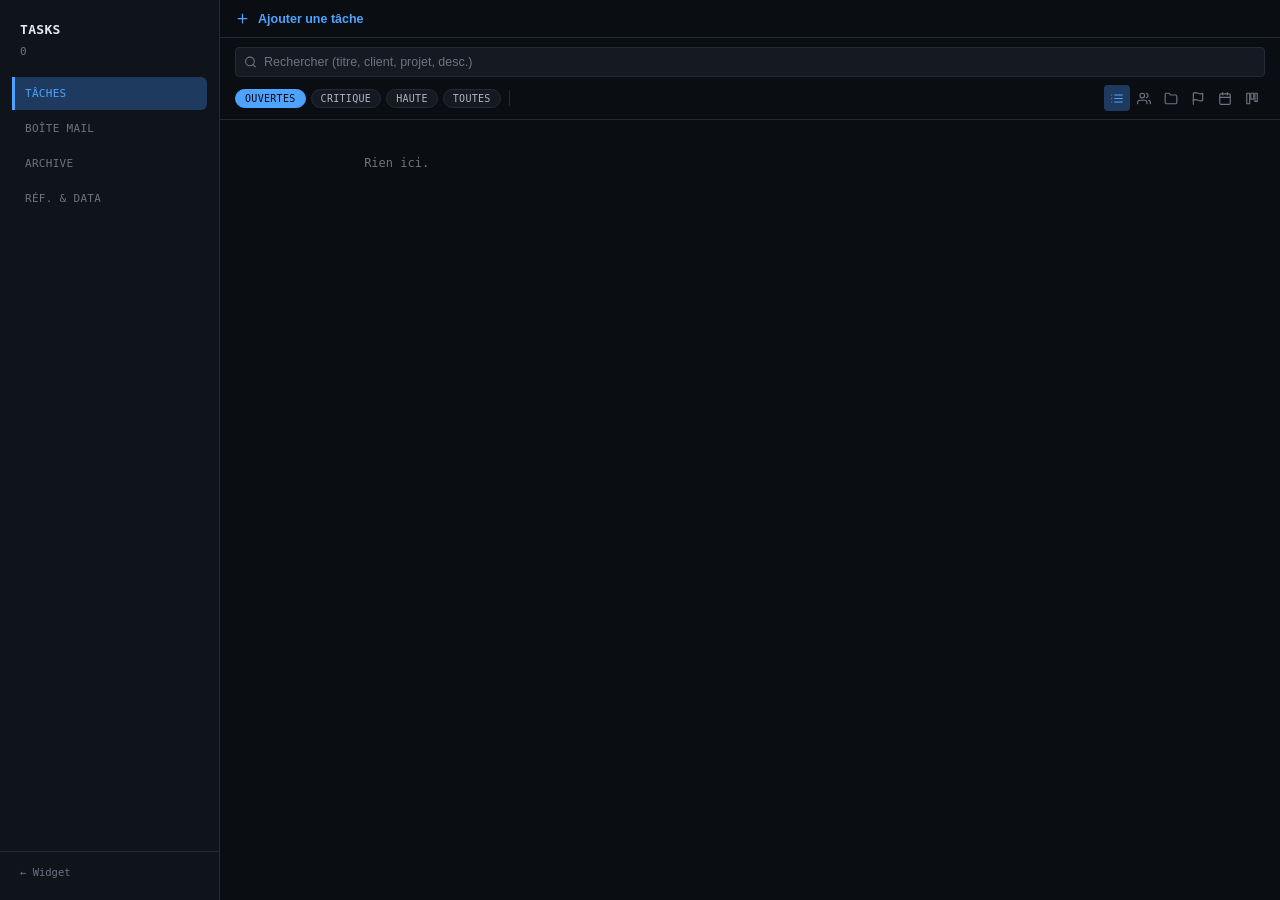
==== app.html @ 1db813c4 "Add files via upload" ====
<!DOCTYPE html>
<html lang="fr">
<head>
<meta charset="UTF-8">
<meta name="viewport" content="width=device-width, initial-scale=1.0">
<title>Todo</title>
<link rel="manifest" href="manifest.json">
<meta name="theme-color" content="#0A0D12">
<link rel="apple-touch-icon" href="icons/icon-192.png">
<meta name="apple-mobile-web-app-capable" content="yes">
<meta name="apple-mobile-web-app-status-bar-style" content="black-translucent">
<meta name="apple-mobile-web-app-title" content="Todo">
<style>
  :root{
    /* PowerKlock palette — dark Bloomberg */
    --bg:#0A0D12; --panel:#0F131A; --panel-2:#141922; --panel-3:#1A2029;
    --bd:#242B36; --bd-soft:#1C222B;
    --tx1:#E6EAF0; --tx2:#AEB6C2; --tx3:#6B7480;
    --accent:#4DA3FF; --accent-dim:#1E3A5F;
    --crit:#FF5470; --high:#FF9F43; --med:#4DA3FF; --low:#6B7480;
    --ok:#3DD68C; --purple:#B98AFF;
    --radius:4px;
    --font-ui: 'Inter', -apple-system, BlinkMacSystemFont, sans-serif;
    --font-mono: 'JetBrains Mono', ui-monospace, 'SF Mono', Menlo, monospace;
  }
  *{box-sizing:border-box;}
  body{ margin:0; min-height:100vh; font-family:var(--font-ui); background:var(--bg); color:var(--tx1); }

  .app-shell{ display:flex; min-height:100vh; }

  .app-sidebar{
    width:220px; flex-shrink:0; background:var(--panel); border-right:1px solid var(--bd);
    display:flex; flex-direction:column; padding:22px 0;
  }
  .app-sidebar-head{ padding:0 20px 18px; }
  .app-sidebar-head h1{ font-size:13px; font-weight:700; margin:0 0 4px; letter-spacing:.3px; font-family:var(--font-mono); color:var(--tx1); text-transform:uppercase; }
  .app-sidebar .head-stats{ font-family:var(--font-mono); font-size:11px; color:var(--tx3); }
  .app-sidebar-back{
    margin-top:auto; padding:12px 20px 0; font-family:var(--font-mono); font-size:10.5px; color:var(--tx3);
    text-decoration:none; border-top:1px solid var(--bd); padding-top:14px;
  }
  .app-sidebar-back:hover{ color:var(--accent); }

  #todo-panel{ display:flex; flex-direction:column; flex:1; min-width:0; max-height:100vh; }

  .panel-head{ display:none; }
  .icon-btn{ background:none; border:none; color:var(--tx3); cursor:pointer; padding:6px; display:flex; border-radius:var(--radius); }
  .icon-btn:hover{ color:var(--tx1); background:var(--panel-2); }
  .icon-btn.active-toggle{ color:var(--accent); }
  .icon-btn svg{ width:16px; height:16px; }

  .tabs{ display:flex; flex-direction:column; gap:2px; padding:0 12px; border-bottom:none; flex-shrink:0; }
  .tab{
    font-family:var(--font-mono); font-size:11px; color:var(--tx3); padding:10px 10px; cursor:pointer;
    border-bottom:none; border-left:3px solid transparent; border-radius:0 6px 6px 0; user-select:none;
    text-transform:uppercase; letter-spacing:.3px; display:flex; align-items:center;
  }
  .tab:hover{ color:var(--tx1); background:var(--panel-2); }
  .tab.active{ color:var(--accent); background:var(--accent-dim); border-left-color:var(--accent); }
  .tab-panel{ display:flex; flex-direction:column; min-height:0; flex:1; }
  .tab-panel.hidden{ display:none; }

  .add-trigger-row{ display:flex; align-items:center; gap:8px; padding:11px 15px; border-bottom:1px solid var(--bd); cursor:pointer; color:var(--accent); font-size:12.5px; font-weight:600; flex-shrink:0; }
  .add-trigger-row:hover{ background:var(--panel-2); }
  .add-trigger-row svg{ width:15px; height:15px; stroke:var(--accent); }

  #add-section{ padding:14px 15px; border-bottom:1px solid var(--bd); flex-shrink:0; display:none; flex-direction:column; gap:10px; }
  #add-section.open{ display:flex; }
  #add-section input, #add-section select, #add-section textarea{ width:100%; background:var(--panel-2); border:1px solid var(--bd); border-radius:var(--radius); color:var(--tx1); font-family:var(--font-ui); font-size:13px; padding:8px 10px; }
  #add-section textarea{ resize:vertical; min-height:44px; }
  #add-section input::placeholder, #add-section textarea::placeholder{ color:var(--tx3); }
  #add-section input:focus, #add-section select:focus, #add-section textarea:focus{ outline:none; border-color:var(--accent); }
  #f-title{ font-size:14px; }
  .form-row{ display:flex; gap:10px; }
  .form-row > *{ flex:1; min-width:0; }
  .field-label{ font-family:var(--font-mono); font-size:9.5px; color:var(--tx3); text-transform:uppercase; letter-spacing:.5px; margin-bottom:4px; display:block; }
  .input-with-dot{ position:relative; }
  .input-with-dot input{ padding-left:24px !important; }
  .color-dot{ position:absolute; left:9px; top:50%; transform:translateY(-50%); width:7px; height:7px; border-radius:50%; background:var(--bd); pointer-events:none; }
  .toggle-link{ font-family:var(--font-mono); font-size:10.5px; color:var(--tx3); cursor:pointer; text-decoration:underline; align-self:flex-start; }
  .toggle-link:hover{ color:var(--accent); }
  #reminder-row, #recur-row{ display:none; flex-direction:column; gap:8px; padding:10px; background:var(--panel-2); border:1px solid var(--bd); border-radius:var(--radius); }
  .form-btn-row{ display:flex; gap:8px; margin-top:2px; }
  #cancel-task{ background:var(--panel-2); border:1px solid var(--bd); color:var(--tx2); border-radius:var(--radius); padding:9px; font-size:13px; cursor:pointer; flex:1; }
  #cancel-task:hover{ color:var(--tx1); border-color:var(--tx3); }
  #submit-task{ background:var(--accent); color:#04070C; border:none; border-radius:var(--radius); padding:9px; font-size:13px; font-weight:700; cursor:pointer; flex:2; }
  #submit-task:hover{ opacity:.9; }

  /* toolbar: search + filters + views */
  .search-row{ padding:9px 15px 0; flex-shrink:0; }
  .search-box{ position:relative; }
  .search-box svg{ position:absolute; left:9px; top:50%; transform:translateY(-50%); width:13px; height:13px; color:var(--tx3); }
  #search-input{ width:100%; background:var(--panel-2); border:1px solid var(--bd); border-radius:var(--radius); color:var(--tx1); font-family:var(--font-ui); font-size:12.5px; padding:7px 10px 7px 28px; }
  #search-input::placeholder{ color:var(--tx3); }
  #search-input:focus{ outline:none; border-color:var(--accent); }
  #search-clear{ position:absolute; right:6px; top:50%; transform:translateY(-50%); background:none; border:none; color:var(--tx3); cursor:pointer; padding:3px; display:none; }
  #search-clear.show{ display:flex; }
  #search-clear svg{ position:static; transform:none; width:12px; height:12px; }

  .toolbar{ display:flex; align-items:center; gap:8px; padding:8px 15px; border-bottom:1px solid var(--bd); flex-shrink:0; overflow-x:auto; }
  .filter-chips{ display:flex; gap:5px; flex-shrink:0; }
  .filter-chip{ font-family:var(--font-mono); font-size:10px; color:var(--tx2); background:var(--panel-2); border:1px solid var(--bd); border-radius:11px; padding:3px 9px; cursor:pointer; white-space:nowrap; user-select:none; text-transform:uppercase; letter-spacing:.3px; }
  .filter-chip.active{ color:#04070C; background:var(--accent); border-color:var(--accent); }
  .toolbar-divider{ width:1px; height:16px; background:var(--bd); flex-shrink:0; }
  .view-icons{ display:flex; gap:1px; margin-left:auto; flex-shrink:0; }
  .view-icon-btn{ width:26px; height:26px; display:flex; align-items:center; justify-content:center; background:none; border:none; border-radius:4px; color:var(--tx3); cursor:pointer; flex-shrink:0; }
  .view-icon-btn:hover{ color:var(--tx1); background:var(--panel-2); }
  .view-icon-btn.active{ color:var(--accent); background:var(--accent-dim); }
  .view-icon-btn svg{ width:15px; height:15px; }

  #task-list{ overflow-y:auto; flex:1; }
  #task-list::-webkit-scrollbar{ width:7px; }
  #task-list::-webkit-scrollbar-thumb{ background:var(--bd); border-radius:3px; }

  .group-header{ padding:12px 15px 5px; font-family:var(--font-mono); font-size:10px; font-weight:700; color:var(--tx3); text-transform:uppercase; letter-spacing:.5px; display:flex; align-items:center; gap:7px; }
  .group-count{ color:var(--tx3); font-weight:400; }

  .task{ display:flex; align-items:center; gap:10px; padding:0 14px; height:40px; border-bottom:1px solid var(--bd-soft); }
  .task:hover{ background:var(--panel-2); }
  .task:hover .task-actions-compact{ opacity:1; }
  .task.selected{ background:var(--panel-2); box-shadow:inset 2px 0 0 var(--accent); }
  .task.editing{ height:auto; padding:0; background:var(--panel-2); }

  .task-check{ width:16px; height:16px; border:2px solid var(--bd); border-radius:50%; flex-shrink:0; cursor:pointer; display:flex; align-items:center; justify-content:center; }
  .task-check:hover{ background:rgba(255,255,255,.05); }
  .task-check svg{ width:8px; height:8px; stroke:#04070C; display:none; }

  .task-title-compact{ flex:1; min-width:0; font-size:13px; color:var(--tx1); overflow:hidden; text-overflow:ellipsis; white-space:nowrap; cursor:text; }
  .task-title-compact .subtask-badge{ font-family:var(--font-mono); font-size:10px; color:var(--tx3); margin-left:7px; }

  .task-meta-compact{ display:flex; align-items:center; gap:8px; flex-shrink:0; }
  .meta-dot{ width:9px; height:9px; border-radius:50%; flex-shrink:0; }
  .meta-dot.square{ border-radius:2px; }
  .meta-date-compact{ font-family:var(--font-mono); font-size:10.5px; color:var(--tx2); white-space:nowrap; }
  .meta-date-compact.overdue{ color:var(--crit); font-weight:600; }
  .meta-date-compact.soon{ color:var(--high); font-weight:600; }
  .meta-icon{ width:12px; height:12px; color:var(--tx3); flex-shrink:0; }
  .recur-icon{ width:11px; height:11px; color:var(--purple); flex-shrink:0; }

  .task-actions-compact{ display:flex; gap:1px; flex-shrink:0; opacity:0; transition:opacity .1s ease; }
  .task-actions-compact button{ background:none; border:none; color:var(--tx3); cursor:pointer; padding:4px; display:flex; }
  .task-actions-compact button:hover{ color:var(--accent); }
  .task-actions-compact svg{ width:13px; height:13px; }
  .task-actions-compact .del-btn:hover{ color:var(--crit); }

  /* inline edit */
  .edit-form{ display:flex; flex-direction:column; gap:8px; padding:12px 14px; width:100%; }
  .edit-form input, .edit-form select, .edit-form textarea{ width:100%; background:var(--panel); border:1px solid var(--bd); border-radius:var(--radius); color:var(--tx1); font-family:var(--font-ui); font-size:12.5px; padding:6px 8px; }
  .edit-form textarea{ resize:vertical; min-height:36px; }
  .edit-form input:focus, .edit-form select:focus, .edit-form textarea:focus{ outline:none; border-color:var(--accent); }
  .edit-btn-row{ display:flex; gap:6px; }
  .edit-btn-row button{ border-radius:var(--radius); padding:6px 10px; font-size:12px; cursor:pointer; border:none; }
  .edit-save{ background:var(--accent); color:#04070C; font-weight:600; flex:1; }
  .edit-cancel{ background:var(--panel); border:1px solid var(--bd) !important; color:var(--tx2); }
  .subtasks-edit{ display:flex; flex-direction:column; gap:5px; }
  .subtask-edit-row{ display:flex; align-items:center; gap:6px; }
  .subtask-edit-row input[type=text]{ flex:1; }
  .subtask-edit-row .st-check{ width:15px; height:15px; border:1.5px solid var(--bd); border-radius:3px; flex-shrink:0; cursor:pointer; display:flex; align-items:center; justify-content:center; }
  .subtask-edit-row .st-check.on{ background:var(--ok); border-color:var(--ok); }
  .subtask-edit-row .st-check svg{ width:9px; height:9px; stroke:#04070C; display:none; }
  .subtask-edit-row .st-check.on svg{ display:block; }
  .subtask-edit-row .st-del{ background:none; border:none; color:var(--tx3); cursor:pointer; padding:2px; display:flex; }
  .subtask-edit-row .st-del:hover{ color:var(--crit); }
  .add-subtask-btn{ font-family:var(--font-mono); font-size:10.5px; color:var(--accent); cursor:pointer; align-self:flex-start; background:none; border:none; padding:2px 0; }

  .empty-state{ padding:36px 20px; text-align:center; color:var(--tx3); font-size:12px; font-family:var(--font-mono); }

  #task-list.view-bloc{ display:flex; flex-direction:row; align-items:stretch; overflow-x:auto; }
  .kanban-col{ min-width:190px; max-width:190px; display:flex; flex-direction:column; border-right:1px solid var(--bd); flex-shrink:0; }
  .kanban-col{ min-width:280px; max-width:340px; }
  .kanban-col-header{ padding:10px 12px; font-family:var(--font-mono); font-size:10.5px; font-weight:700; border-bottom:1px solid var(--bd); background:var(--panel-2); position:sticky; top:0; text-transform:uppercase; letter-spacing:.3px; }
  .kanban-col-body{ overflow-y:auto; flex:1; min-height:80px; }
  .kanban-col .task-title-compact{ font-size:12.5px; }

  #task-list:not(.view-bloc){ display:grid; grid-template-columns:repeat(auto-fill, minmax(340px, 1fr)); gap:0; align-content:start; }
  .group-header{ grid-column:1 / -1; }

  #tab-lists{ padding:15px; overflow-y:auto; gap:22px; }
  .list-manager h2{ font-family:var(--font-mono); font-size:11px; font-weight:700; margin:0 0 4px; color:var(--tx1); text-transform:uppercase; letter-spacing:.4px; }
  .list-manager .list-hint{ font-size:11px; color:var(--tx3); margin:0 0 10px; }
  .chip-row{ display:flex; flex-wrap:wrap; gap:7px; margin-bottom:10px; }
  .manage-chip{ display:inline-flex; align-items:center; gap:6px; border-radius:10px; padding:4px 6px 4px 10px; font-size:12px; font-family:var(--font-mono); }
  .manage-chip .chip-count{ opacity:.6; font-size:10px; }
  .manage-chip button{ background:none; border:none; color:inherit; opacity:.55; cursor:pointer; padding:2px; display:flex; }
  .manage-chip button:hover{ opacity:1; }
  .manage-chip svg{ width:11px; height:11px; }
  .add-item-row{ display:flex; gap:8px; }
  .add-item-row input{ flex:1; min-width:0; background:var(--panel-2); border:1px solid var(--bd); border-radius:var(--radius); color:var(--tx1); font-size:12.5px; padding:7px 10px; }
  .add-item-row input:focus{ outline:none; border-color:var(--accent); }
  .add-item-row button{ background:var(--panel-2); border:1px solid var(--bd); border-radius:var(--radius); color:var(--tx1); font-size:12px; padding:7px 12px; cursor:pointer; flex-shrink:0; }
  .add-item-row button:hover{ border-color:var(--accent); color:var(--accent); }
  .list-empty{ font-size:11.5px; color:var(--tx3); margin-bottom:10px; }
  .data-actions{ display:flex; gap:8px; margin-top:4px; }
  .data-btn{ flex:1; background:var(--panel-2); border:1px solid var(--bd); border-radius:var(--radius); color:var(--tx2); font-size:11.5px; padding:8px; cursor:pointer; display:flex; align-items:center; justify-content:center; gap:6px; }
  .data-btn:hover{ border-color:var(--accent); color:var(--accent); }
  .data-btn svg{ width:13px; height:13px; }

  #tab-archive{ overflow-y:auto; }
  .archive-date-compact{ font-family:var(--font-mono); font-size:10px; color:var(--tx3); white-space:nowrap; flex-shrink:0; }

  .tab-badge{ display:inline-flex; align-items:center; justify-content:center; min-width:15px; height:15px; padding:0 4px; margin-left:5px; border-radius:8px; background:var(--accent); color:#04070C; font-family:var(--font-mono); font-size:9px; font-weight:700; }
  .tab-badge:empty{ display:none; }
  #tab-inbox{ overflow-y:auto; }
  .inbox-toolbar{ display:flex; align-items:center; justify-content:space-between; padding:10px 15px; border-bottom:1px solid var(--bd); flex-shrink:0; }
  .inbox-hint{ font-family:var(--font-mono); font-size:10.5px; color:var(--tx3); }
  .inbox-item{ padding:12px 15px; border-bottom:1px solid var(--bd-soft); }
  .inbox-item-title{ font-size:13px; color:var(--tx1); margin-bottom:3px; }
  .inbox-item-sender{ font-family:var(--font-mono); font-size:10.5px; color:var(--tx3); margin-bottom:6px; }
  .inbox-item-desc{ font-size:11.5px; color:var(--tx2); line-height:1.45; margin-bottom:9px; white-space:pre-wrap; overflow:hidden; display:-webkit-box; -webkit-line-clamp:3; -webkit-box-orient:vertical; }
  .inbox-item-actions{ display:flex; gap:7px; align-items:center; }
  .inbox-import-btn{ background:var(--accent); color:#04070C; border:none; border-radius:var(--radius); padding:6px 12px; font-size:11.5px; font-weight:700; cursor:pointer; }
  .inbox-import-btn:hover{ opacity:.9; }
  .inbox-ignore-btn{ background:none; border:1px solid var(--bd); color:var(--tx3); border-radius:var(--radius); padding:6px 12px; font-size:11.5px; cursor:pointer; }
  .inbox-ignore-btn:hover{ color:var(--tx1); border-color:var(--tx3); }
  .inbox-item-link{ margin-left:auto; color:var(--accent); font-size:11px; text-decoration:none; }
  .inbox-item-link:hover{ text-decoration:underline; }

  #snooze-popover{ position:fixed; display:none; flex-direction:column; gap:2px; background:var(--panel-3); border:1px solid var(--bd); border-radius:var(--radius); box-shadow:0 8px 24px rgba(0,0,0,.6); padding:6px; z-index:10000; width:150px; }
  #snooze-popover button{ background:none; border:none; color:var(--tx1); font-size:12px; text-align:left; padding:7px 8px; border-radius:2px; cursor:pointer; }
  #snooze-popover button:hover{ background:var(--panel); color:var(--accent); }
  .snooze-date-row{ display:flex; gap:4px; padding:4px 2px 2px; border-top:1px solid var(--bd); margin-top:2px; }
  #snooze-date-input{ flex:1; min-width:0; background:var(--panel); border:1px solid var(--bd); border-radius:2px; color:var(--tx1); font-size:11px; padding:4px; }
  #snooze-date-apply{ background:var(--accent) !important; color:#04070C !important; padding:4px 8px !important; flex-shrink:0; font-weight:600; }
</style>
</head>
<body>

<div class="app-shell">
  <nav class="app-sidebar">
    <div class="app-sidebar-head">
      <h1>Tasks</h1>
      <span class="head-stats" id="head-stats">0</span>
    </div>

    <div class="tabs">
      <span class="tab active" data-tab="tasks">Tâches</span>
      <span class="tab" data-tab="inbox">Boîte mail<span class="tab-badge" id="inbox-badge"></span></span>
      <span class="tab" data-tab="archive">Archive</span>
      <span class="tab" data-tab="lists">Réf. &amp; data</span>
    </div>

    <a href="index.html" class="app-sidebar-back">← Widget</a>
  </nav>

<div id="todo-panel">
  <div class="tab-panel" id="tab-tasks">
    <div class="add-trigger-row" id="add-trigger-row">
      <svg viewBox="0 0 24 24" fill="none" stroke-width="2" stroke-linecap="round" stroke-linejoin="round"><path d="M12 5v14M5 12h14"/></svg>
      <span>Ajouter une tâche</span>
    </div>
    <div id="add-section">
      <div>
        <span class="field-label">Tâche</span>
        <input type="text" id="f-title" placeholder="Intitulé de la tâche">
      </div>
      <div>
        <span class="field-label">Description</span>
        <textarea id="f-description" rows="2" placeholder="Détails, contexte..."></textarea>
      </div>
      <div class="form-row">
        <div>
          <span class="field-label">Client</span>
          <div class="input-with-dot"><span class="color-dot" id="client-dot"></span><input type="text" id="f-client" list="client-datalist" placeholder="Client" autocomplete="off"></div>
          <datalist id="client-datalist"></datalist>
        </div>
        <div>
          <span class="field-label">Projet</span>
          <div class="input-with-dot"><span class="color-dot" id="project-dot"></span><input type="text" id="f-project" list="project-datalist" placeholder="Projet" autocomplete="off"></div>
          <datalist id="project-datalist"></datalist>
        </div>
      </div>
      <div class="form-row">
        <div><span class="field-label">Deadline</span><input type="date" id="f-due"></div>
        <div><span class="field-label">Statut</span>
          <select id="f-status"><option value="a_faire" selected>À faire</option><option value="en_cours">En cours</option><option value="en_attente">En attente</option></select>
        </div>
      </div>
      <div class="form-row">
        <div><span class="field-label">Urgence</span>
          <select id="f-urgency"><option value="basse">Basse</option><option value="moyenne" selected>Moyenne</option><option value="haute">Haute</option><option value="critique">Critique</option></select>
        </div>
        <div><span class="field-label">Mail</span><input type="url" id="f-link" placeholder="https://..."></div>
      </div>
      <span class="toggle-link" id="reminder-toggle">+ rappel</span>
      <div id="reminder-row"><div><span class="field-label">Rappel</span><input type="datetime-local" id="f-reminder"></div></div>
      <span class="toggle-link" id="recur-toggle">+ récurrence</span>
      <div id="recur-row">
        <div><span class="field-label">Fréquence</span>
          <select id="f-recur-freq"><option value="quotidien">Quotidienne</option><option value="hebdo" selected>Hebdomadaire</option><option value="mensuel">Mensuelle</option></select>
        </div>
        <div class="form-row">
          <div><span class="field-label">Prochaine</span><input type="date" id="f-recur-start"></div>
          <div><span class="field-label">Jusqu'au (option.)</span><input type="date" id="f-recur-end"></div>
        </div>
        <span style="font-size:10px; color:var(--tx3);">La tâche réapparaît à la fréquence choisie quand tu la valides. "Jusqu'au" borne la série (vide = sans fin).</span>
      </div>
      <div class="form-btn-row">
        <button id="cancel-task" type="button">Annuler</button>
        <button id="submit-task" type="button">Ajouter</button>
      </div>
    </div>

    <div class="search-row">
      <div class="search-box">
        <svg viewBox="0 0 24 24" fill="none" stroke="currentColor" stroke-width="2" stroke-linecap="round" stroke-linejoin="round"><circle cx="11" cy="11" r="8"/><path d="M21 21l-4.35-4.35"/></svg>
        <input type="text" id="search-input" placeholder="Rechercher (titre, client, projet, desc.)">
        <button id="search-clear"><svg viewBox="0 0 24 24" fill="none" stroke="currentColor" stroke-width="2" stroke-linecap="round"><path d="M18 6L6 18M6 6l12 12"/></svg></button>
      </div>
    </div>

    <div class="toolbar">
      <div class="filter-chips" id="filters">
        <span class="filter-chip active" data-filter="ouvertes">Ouvertes</span>
        <span class="filter-chip" data-filter="critique">Critique</span>
        <span class="filter-chip" data-filter="haute">Haute</span>
        <span class="filter-chip" data-filter="toutes">Toutes</span>
      </div>
      <div class="toolbar-divider"></div>
      <div class="view-icons" id="view-switch">
        <button class="view-icon-btn active" data-view="liste" title="Liste"><svg viewBox="0 0 24 24" fill="none" stroke="currentColor" stroke-width="2" stroke-linecap="round" stroke-linejoin="round"><line x1="8" y1="6" x2="21" y2="6"/><line x1="8" y1="12" x2="21" y2="12"/><line x1="8" y1="18" x2="21" y2="18"/><line x1="3" y1="6" x2="3.01" y2="6"/><line x1="3" y1="12" x2="3.01" y2="12"/><line x1="3" y1="18" x2="3.01" y2="18"/></svg></button>
        <button class="view-icon-btn" data-view="client" title="Par client"><svg viewBox="0 0 24 24" fill="none" stroke="currentColor" stroke-width="2" stroke-linecap="round" stroke-linejoin="round"><path d="M17 21v-2a4 4 0 0 0-4-4H5a4 4 0 0 0-4 4v2"/><circle cx="9" cy="7" r="4"/><path d="M23 21v-2a4 4 0 0 0-3-3.87"/><path d="M16 3.13a4 4 0 0 1 0 7.75"/></svg></button>
        <button class="view-icon-btn" data-view="projet" title="Par projet"><svg viewBox="0 0 24 24" fill="none" stroke="currentColor" stroke-width="2" stroke-linecap="round" stroke-linejoin="round"><path d="M22 19a2 2 0 0 1-2 2H4a2 2 0 0 1-2-2V5a2 2 0 0 1 2-2h5l2 3h9a2 2 0 0 1 2 2z"/></svg></button>
        <button class="view-icon-btn" data-view="urgence" title="Par urgence"><svg viewBox="0 0 24 24" fill="none" stroke="currentColor" stroke-width="2" stroke-linecap="round" stroke-linejoin="round"><path d="M4 15s1-1 4-1 5 2 8 2 4-1 4-1V3s-1 1-4 1-5-2-8-2-4 1-4 1z"/><line x1="4" y1="22" x2="4" y2="15"/></svg></button>
        <button class="view-icon-btn" data-view="date" title="Par date"><svg viewBox="0 0 24 24" fill="none" stroke="currentColor" stroke-width="2" stroke-linecap="round" stroke-linejoin="round"><rect x="3" y="4" width="18" height="18" rx="2"/><line x1="16" y1="2" x2="16" y2="6"/><line x1="8" y1="2" x2="8" y2="6"/><line x1="3" y1="10" x2="21" y2="10"/></svg></button>
        <button class="view-icon-btn" data-view="bloc" title="En bloc"><svg viewBox="0 0 24 24" fill="none" stroke="currentColor" stroke-width="2" stroke-linecap="round" stroke-linejoin="round"><rect x="3" y="3" width="5" height="18"/><rect x="10" y="3" width="5" height="10"/><rect x="17" y="3" width="4" height="14"/></svg></button>
      </div>
    </div>

    <div id="task-list"></div>
  </div>

  <div class="tab-panel hidden" id="tab-inbox">
    <div class="inbox-toolbar">
      <span class="inbox-hint" id="inbox-hint">Boîte mail — tâches en attente d'import</span>
      <button class="icon-btn" id="inbox-refresh" title="Actualiser">
        <svg viewBox="0 0 24 24" fill="none" stroke="currentColor" stroke-width="2" stroke-linecap="round" stroke-linejoin="round"><path d="M23 4v6h-6"/><path d="M1 20v-6h6"/><path d="M3.51 9a9 9 0 0 1 14.85-3.36L23 10M1 14l4.64 4.36A9 9 0 0 0 20.49 15"/></svg>
      </button>
    </div>
    <div id="inbox-list"></div>
  </div>

  <div class="tab-panel hidden" id="tab-archive"></div>

  <div class="tab-panel hidden" id="tab-lists">
    <div class="list-manager">
      <h2>Clients</h2>
      <p class="list-hint">Prélistés ici, disponibles en suggestion dans le formulaire.</p>
      <div class="chip-row" id="client-chip-row"></div>
      <div class="add-item-row"><input type="text" id="new-client-input" placeholder="Nouveau client"><button id="add-client-btn">Ajouter</button></div>
    </div>
    <div class="list-manager" style="margin-top:22px;">
      <h2>Projets</h2>
      <p class="list-hint">Idem, à préparer à l'avance ou au fil de l'eau.</p>
      <div class="chip-row" id="project-chip-row"></div>
      <div class="add-item-row"><input type="text" id="new-project-input" placeholder="Nouveau projet"><button id="add-project-btn">Ajouter</button></div>
    </div>
    <div class="list-manager" id="install-section" style="margin-top:22px; display:none;">
      <h2>Application</h2>
      <p class="list-hint">Installe la page comme application (icône, plein écran, hors-ligne).</p>
      <button class="data-btn" id="install-btn" style="width:100%;"><svg viewBox="0 0 24 24" fill="none" stroke="currentColor" stroke-width="2" stroke-linecap="round" stroke-linejoin="round"><rect x="5" y="2" width="14" height="20" rx="2"/><line x1="12" y1="18" x2="12.01" y2="18"/></svg>Installer l'app</button>
    </div>
    <div class="list-manager" style="margin-top:22px;">
      <h2>Sauvegarde</h2>
      <p class="list-hint">Les données vivent dans ce navigateur. Exporte régulièrement pour ne rien perdre.</p>
      <div class="data-actions">
        <button class="data-btn" id="export-btn"><svg viewBox="0 0 24 24" fill="none" stroke="currentColor" stroke-width="2" stroke-linecap="round" stroke-linejoin="round"><path d="M21 15v4a2 2 0 0 1-2 2H5a2 2 0 0 1-2-2v-4"/><polyline points="7 10 12 15 17 10"/><line x1="12" y1="15" x2="12" y2="3"/></svg>Exporter JSON</button>
        <button class="data-btn" id="import-btn"><svg viewBox="0 0 24 24" fill="none" stroke="currentColor" stroke-width="2" stroke-linecap="round" stroke-linejoin="round"><path d="M21 15v4a2 2 0 0 1-2 2H5a2 2 0 0 1-2-2v-4"/><polyline points="17 8 12 3 7 8"/><line x1="12" y1="3" x2="12" y2="15"/></svg>Importer JSON</button>
      </div>
      <input type="file" id="import-file" accept="application/json" style="display:none;">
    </div>
  </div>
</div>
</div>

<div id="snooze-popover">
  <button data-days="1">+1 jour</button>
  <button data-days="3">+3 jours</button>
  <button data-days="7">+1 semaine</button>
  <div class="snooze-date-row"><input type="date" id="snooze-date-input"><button id="snooze-date-apply">OK</button></div>
</div>

<script>
  // Storage polyfill: uses window.storage if running inside a Claude artifact preview,
  // otherwise falls back to plain localStorage (GitHub Pages, local file, any browser).
  if(!window.storage){
    window.storage = {
      async get(key){ try{ const v=localStorage.getItem('todo_'+key); return v!==null?{key,value:v,shared:false}:null; }catch(e){ return null; } },
      async set(key,value){ try{ localStorage.setItem('todo_'+key,value); return {key,value,shared:false}; }catch(e){ return null; } },
      async delete(key){ try{ localStorage.removeItem('todo_'+key); return {key,deleted:true,shared:false}; }catch(e){ return null; } },
      async list(prefix){ try{ prefix=prefix||''; const keys=Object.keys(localStorage).filter(k=>k.startsWith('todo_'+prefix)).map(k=>k.slice(5)); return {keys,shared:false}; }catch(e){ return null; } }
    };
  }
</script>
<script>
(function(){
  const $ = id => document.getElementById(id);
  const taskList=$('task-list'), badge=$('todo-badge'), headStats=$('head-stats');
  const filters=$('filters'), viewSwitch=$('view-switch'), snoozePopover=$('snooze-popover');
  const reminderToggle=$('reminder-toggle'), reminderRow=$('reminder-row'), recurToggle=$('recur-toggle'), recurRow=$('recur-row');
  const clientInput=$('f-client'), projectInput=$('f-project'), clientDot=$('client-dot'), projectDot=$('project-dot');
  const clientDatalist=$('client-datalist'), projectDatalist=$('project-datalist');
  const tabs=document.querySelectorAll('.tab'), tabTasks=$('tab-tasks'), tabInbox=$('tab-inbox'), tabArchive=$('tab-archive'), tabLists=$('tab-lists');
  const clientChipRow=$('client-chip-row'), projectChipRow=$('project-chip-row');
  const addSection=$('add-section'), addTriggerRow=$('add-trigger-row'), cancelTaskBtn=$('cancel-task');
  const searchInput=$('search-input'), searchClear=$('search-clear');

  const URGENCY_RANK={critique:0,haute:1,moyenne:2,basse:3};
  const URGENCY_ORDER=['critique','haute','moyenne','basse'];
  const URGENCY_META={critique:{label:'Critique',color:'#FF5470'},haute:{label:'Haute',color:'#FF9F43'},moyenne:{label:'Moyenne',color:'#4DA3FF'},basse:{label:'Basse',color:'#6B7480'}};
  const STATUS_META={a_faire:{label:'À faire',color:'#6B7480'},en_cours:{label:'En cours',color:'#4DA3FF'},en_attente:{label:'En attente',color:'#B98AFF'}};
  const STATUS_CYCLE=['a_faire','en_cours','en_attente'];
  const CLIENT_PALETTE=['#4DA3FF','#B98AFF','#3DD68C','#FF9F43','#5FC9D1','#F5D76E','#FF7AA8','#7FB2FF'];
  const PROJECT_PALETTE=['#3DD68C','#5FC9D1','#B98AFF','#4DA3FF','#F5D76E','#8CC152','#FF9F43','#7AD9C9'];

  let tasks=[], clientsList=[], projectsList=[];
  let currentFilter='ouvertes', currentView='liste', searchQuery='';
  let notifiedIds=new Set(), selectedTaskId=null, currentSnoozeId=null, editingId=null;

  const TASKS_KEY='todo-widget-tasks', CLIENTS_KEY='todo-widget-clients', PROJECTS_KEY='todo-widget-projects';

  async function loadAll(){
    try{ const r=await window.storage.get(TASKS_KEY,false); tasks=r&&r.value?JSON.parse(r.value):[]; }catch(e){ tasks=[]; }
    try{ const r=await window.storage.get(CLIENTS_KEY,false); clientsList=r&&r.value?JSON.parse(r.value):[]; }catch(e){ clientsList=[]; }
    try{ const r=await window.storage.get(PROJECTS_KEY,false); projectsList=r&&r.value?JSON.parse(r.value):[]; }catch(e){ projectsList=[]; }
    let seeded=false;
    tasks.forEach(t=>{
      if(t.status==='termine'&&t.archived===undefined){ t.archived=true; t.archivedAt=t.archivedAt||Date.now(); t.status='a_faire'; seeded=true; }
      if(t.archived===undefined){ t.archived=false; seeded=true; }
      if(t.subtasks===undefined){ t.subtasks=[]; seeded=true; }
      if(t.recur===undefined){ t.recur=null; seeded=true; }
      if(t.client&&!clientsList.includes(t.client)){ clientsList.push(t.client); seeded=true; }
      if(t.project&&!projectsList.includes(t.project)){ projectsList.push(t.project); seeded=true; }
    });
    if(seeded){ saveTasks(); saveClients(); saveProjects(); }
    render(); renderArchive(); renderLists();
    await loadSeenIds();
    fetchInbox();
    setInterval(fetchInbox, 5 * 60 * 1000);
  }
  async function saveTasks(){ try{ await window.storage.set(TASKS_KEY,JSON.stringify(tasks),false); }catch(e){ console.error(e); } }
  async function saveClients(){ try{ await window.storage.set(CLIENTS_KEY,JSON.stringify(clientsList),false); }catch(e){ console.error(e); } }
  async function saveProjects(){ try{ await window.storage.set(PROJECTS_KEY,JSON.stringify(projectsList),false); }catch(e){ console.error(e); } }

  function escapeHtml(s){ const d=document.createElement('div'); d.textContent=s; return d.innerHTML; }
  function toISO(d){ return d.getFullYear()+'-'+String(d.getMonth()+1).padStart(2,'0')+'-'+String(d.getDate()).padStart(2,'0'); }
  function hashColor(name,pal){ if(!name)return null; let h=0; for(let i=0;i<name.length;i++){h=(h*31+name.charCodeAt(i))>>>0;} return pal[h%pal.length]; }
  const clientColor=n=>hashColor(n,CLIENT_PALETTE);
  const projectColor=n=>hashColor(n,PROJECT_PALETTE);
  function fmtDateShort(d){ if(!d)return null; const dt=new Date(d+'T00:00:00'); return dt.toLocaleDateString('fr-FR',{day:'2-digit',month:'2-digit'}); }
  function fmtDateTime(ts){ const dt=new Date(ts); return dt.toLocaleDateString('fr-FR',{day:'2-digit',month:'2-digit',year:'2-digit'})+' '+dt.toLocaleTimeString('fr-FR',{hour:'2-digit',minute:'2-digit'}); }
  function dueStatus(due){ if(!due)return ''; const t=new Date();t.setHours(0,0,0,0); const d=new Date(due+'T00:00:00'); const diff=Math.round((d-t)/86400000); if(diff<0)return 'overdue'; if(diff<=2)return 'soon'; return ''; }

  function activeTasks(){ return tasks.filter(t=>!t.archived); }
  function matchesSearch(t){
    if(!searchQuery) return true;
    const q=searchQuery.toLowerCase();
    return [t.title,t.description,t.client,t.project].some(v=>v&&v.toLowerCase().includes(q))
      || (t.subtasks||[]).some(st=>st.text&&st.text.toLowerCase().includes(q));
  }
  function sortedTasks(list){
    return [...list].sort((a,b)=>{
      const ra=URGENCY_RANK[a.urgency]??4, rb=URGENCY_RANK[b.urgency]??4;
      if(ra!==rb)return ra-rb;
      const da=a.due?new Date(a.due).getTime():Infinity, db=b.due?new Date(b.due).getTime():Infinity;
      return da-db;
    });
  }
  function filteredTasks(){
    let list=activeTasks().filter(matchesSearch);
    if(currentFilter==='critique') list=list.filter(t=>t.urgency==='critique');
    else if(currentFilter==='haute') list=list.filter(t=>t.urgency==='haute'||t.urgency==='critique');
    return sortedTasks(list);
  }
  function listForCurrentView(){
    if(currentView==='bloc'){
      let list=activeTasks().filter(matchesSearch);
      if(currentFilter==='critique') list=list.filter(t=>t.urgency==='critique');
      else if(currentFilter==='haute') list=list.filter(t=>t.urgency==='haute'||t.urgency==='critique');
      return sortedTasks(list);
    }
    return filteredTasks();
  }
  function refreshDatalists(){
    clientDatalist.innerHTML=clientsList.slice().sort().map(c=>'<option value="'+escapeHtml(c)+'">').join('');
    projectDatalist.innerHTML=projectsList.slice().sort().map(p=>'<option value="'+escapeHtml(p)+'">').join('');
  }

  function makeDot(hex,label,shape){ const d=document.createElement('span'); d.className='meta-dot'+(shape==='square'?' square':''); d.style.background=hex; d.title=label; return d; }

  function buildTaskRow(t){
    if(t.id===editingId) return buildEditRow(t);
    const row=document.createElement('div');
    row.className='task'+(t.id===selectedTaskId?' selected':'');
    row.dataset.id=t.id;
    if(t.description) row.title=t.description;

    const uColor=(URGENCY_META[t.urgency]||URGENCY_META.moyenne).color;
    const check=document.createElement('div');
    check.className='task-check'; check.style.borderColor=uColor; check.title='Valider';
    check.innerHTML='<svg viewBox="0 0 24 24" fill="none" stroke-width="3" stroke-linecap="round" stroke-linejoin="round"><path d="M20 6L9 17l-5-5"/></svg>';
    check.onclick=e=>{ e.stopPropagation(); validateTask(t.id); };
    row.appendChild(check);

    const title=document.createElement('div');
    title.className='task-title-compact';
    title.textContent=t.title;
    const nSub=(t.subtasks||[]).length;
    if(nSub){ const done=t.subtasks.filter(s=>s.done).length; const b=document.createElement('span'); b.className='subtask-badge'; b.textContent='☑ '+done+'/'+nSub; title.appendChild(b); }
    title.onclick=()=>openEdit(t.id);
    row.appendChild(title);

    const meta=document.createElement('div'); meta.className='task-meta-compact';
    if(t.recur){ const r=document.createElement('span'); r.title='Récurrente'; r.innerHTML='<svg class="recur-icon" viewBox="0 0 24 24" fill="none" stroke="currentColor" stroke-width="2" stroke-linecap="round" stroke-linejoin="round"><path d="M23 4v6h-6"/><path d="M1 20v-6h6"/><path d="M3.51 9a9 9 0 0 1 14.85-3.36L23 10M1 14l4.64 4.36A9 9 0 0 0 20.49 15"/></svg>'; meta.appendChild(r); }
    if(t.client) meta.appendChild(makeDot(clientColor(t.client),t.client));
    if(t.project) meta.appendChild(makeDot(projectColor(t.project),t.project,'square'));
    const sMeta=STATUS_META[t.status]||STATUS_META.a_faire;
    const sDot=makeDot(sMeta.color,sMeta.label); sDot.style.cursor='pointer';
    sDot.onclick=e=>{ e.stopPropagation(); cycleStatus(t.id); };
    meta.appendChild(sDot);
    if(t.due){ const st=dueStatus(t.due); const d=document.createElement('span'); d.className='meta-date-compact'+(st?' '+st:''); d.textContent=fmtDateShort(t.due); meta.appendChild(d); }
    if(t.link){ const a=document.createElement('a'); a.href=t.link; a.target='_blank'; a.rel='noopener noreferrer'; a.title='Mail lié'; a.onclick=e=>e.stopPropagation(); a.innerHTML='<svg class="meta-icon" viewBox="0 0 24 24" fill="none" stroke="currentColor" stroke-width="2" stroke-linecap="round" stroke-linejoin="round"><path d="M10 13a5 5 0 0 0 7.54.54l3-3a5 5 0 0 0-7.07-7.07l-1.72 1.71"/><path d="M14 11a5 5 0 0 0-7.54-.54l-3 3a5 5 0 0 0 7.07 7.07l1.71-1.71"/></svg>'; meta.appendChild(a); }
    row.appendChild(meta);

    const actions=document.createElement('div'); actions.className='task-actions-compact';
    const editBtn=document.createElement('button'); editBtn.title='Éditer';
    editBtn.innerHTML='<svg viewBox="0 0 24 24" fill="none" stroke-width="2" stroke-linecap="round" stroke-linejoin="round"><path d="M11 4H4a2 2 0 0 0-2 2v14a2 2 0 0 0 2 2h14a2 2 0 0 0 2-2v-7"/><path d="M18.5 2.5a2.12 2.12 0 0 1 3 3L12 15l-4 1 1-4z"/></svg>';
    editBtn.onclick=e=>{ e.stopPropagation(); openEdit(t.id); };
    actions.appendChild(editBtn);
    const snoozeBtn=document.createElement('button'); snoozeBtn.title='Reporter';
    snoozeBtn.innerHTML='<svg viewBox="0 0 24 24" fill="none" stroke-width="2" stroke-linecap="round" stroke-linejoin="round"><circle cx="12" cy="12" r="9"/><path d="M12 7v5l3 2"/></svg>';
    snoozeBtn.onclick=e=>openSnoozePopover(e,t.id);
    actions.appendChild(snoozeBtn);
    const del=document.createElement('button'); del.className='del-btn'; del.title='Supprimer';
    del.innerHTML='<svg viewBox="0 0 24 24" fill="none" stroke-width="2" stroke-linecap="round"><path d="M18 6L6 18M6 6l12 12"/></svg>';
    del.onclick=e=>{ e.stopPropagation(); deleteTask(t.id); };
    actions.appendChild(del);
    row.appendChild(actions);
    return row;
  }

  function buildEditRow(t){
    const row=document.createElement('div'); row.className='task editing'; row.dataset.id=t.id;
    const f=document.createElement('div'); f.className='edit-form';
    f.innerHTML=
      '<input type="text" class="e-title" placeholder="Titre" value="'+escapeHtml(t.title)+'">'+
      '<textarea class="e-desc" placeholder="Description">'+escapeHtml(t.description||'')+'</textarea>'+
      '<div class="form-row"><input type="text" class="e-client" list="client-datalist" placeholder="Client" value="'+escapeHtml(t.client||'')+'"><input type="text" class="e-project" list="project-datalist" placeholder="Projet" value="'+escapeHtml(t.project||'')+'"></div>'+
      '<div class="form-row"><input type="date" class="e-due" value="'+(t.due||'')+'">'+
      '<select class="e-status"><option value="a_faire"'+(t.status==='a_faire'?' selected':'')+'>À faire</option><option value="en_cours"'+(t.status==='en_cours'?' selected':'')+'>En cours</option><option value="en_attente"'+(t.status==='en_attente'?' selected':'')+'>En attente</option></select></div>'+
      '<div class="form-row"><select class="e-urgency"><option value="basse"'+(t.urgency==='basse'?' selected':'')+'>Basse</option><option value="moyenne"'+(t.urgency==='moyenne'?' selected':'')+'>Moyenne</option><option value="haute"'+(t.urgency==='haute'?' selected':'')+'>Haute</option><option value="critique"'+(t.urgency==='critique'?' selected':'')+'>Critique</option></select>'+
      '<input type="url" class="e-link" placeholder="Mail" value="'+escapeHtml(t.link||'')+'"></div>'+
      '<div class="subtasks-edit"></div>'+
      '<button class="add-subtask-btn" type="button">+ sous-tâche</button>'+
      '<div class="edit-btn-row"><button class="edit-cancel" type="button">Annuler</button><button class="edit-save" type="button">Enregistrer</button></div>';
    row.appendChild(f);

    const stWrap=f.querySelector('.subtasks-edit');
    let localSubs=(t.subtasks||[]).map(s=>({...s}));
    function renderSubs(){
      stWrap.innerHTML='';
      localSubs.forEach((s,i)=>{
        const r=document.createElement('div'); r.className='subtask-edit-row';
        const c=document.createElement('div'); c.className='st-check'+(s.done?' on':'');
        c.innerHTML='<svg viewBox="0 0 24 24" fill="none" stroke-width="3" stroke-linecap="round" stroke-linejoin="round"><path d="M20 6L9 17l-5-5"/></svg>';
        c.onclick=()=>{ localSubs[i].done=!localSubs[i].done; renderSubs(); };
        const inp=document.createElement('input'); inp.type='text'; inp.value=s.text||''; inp.placeholder='Sous-tâche';
        inp.oninput=()=>{ localSubs[i].text=inp.value; };
        const d=document.createElement('button'); d.className='st-del'; d.innerHTML='<svg viewBox="0 0 24 24" fill="none" stroke="currentColor" stroke-width="2" stroke-linecap="round"><path d="M18 6L6 18M6 6l12 12"/></svg>';
        d.onclick=()=>{ localSubs.splice(i,1); renderSubs(); };
        r.appendChild(c); r.appendChild(inp); r.appendChild(d); stWrap.appendChild(r);
      });
    }
    renderSubs();
    f.querySelector('.add-subtask-btn').onclick=()=>{ localSubs.push({text:'',done:false}); renderSubs(); stWrap.querySelector('.subtask-edit-row:last-child input').focus(); };

    f.querySelector('.edit-cancel').onclick=()=>{ editingId=null; render(); };
    f.querySelector('.edit-save').onclick=()=>{
      t.title=f.querySelector('.e-title').value.trim()||t.title;
      t.description=f.querySelector('.e-desc').value.trim();
      t.client=f.querySelector('.e-client').value.trim();
      t.project=f.querySelector('.e-project').value.trim();
      t.due=f.querySelector('.e-due').value;
      t.status=f.querySelector('.e-status').value;
      t.urgency=f.querySelector('.e-urgency').value;
      t.link=f.querySelector('.e-link').value.trim();
      t.subtasks=localSubs.filter(s=>s.text.trim()).map(s=>({text:s.text.trim(),done:!!s.done}));
      if(t.client&&!clientsList.includes(t.client)){ clientsList.push(t.client); saveClients(); }
      if(t.project&&!projectsList.includes(t.project)){ projectsList.push(t.project); saveProjects(); }
      editingId=null; saveTasks(); render(); renderLists();
    };
    setTimeout(()=>f.querySelector('.e-title').focus(),0);
    return row;
  }

  function openEdit(id){ editingId=id; render(); }

  function makeGroupHeader(label,color,count){
    const d=document.createElement('div'); d.className='group-header';
    if(color) d.style.color=color;
    d.textContent=label;
    if(count!=null){ const c=document.createElement('span'); c.className='group-count'; c.textContent='· '+count; d.appendChild(c); }
    return d;
  }

  function renderListView(list){ list.forEach(t=>taskList.appendChild(buildTaskRow(t))); }
  function renderGrouped(list,keyFn,colorFn,noneLabel){
    const groups={};
    list.forEach(t=>{ const k=keyFn(t)||noneLabel; (groups[k]=groups[k]||[]).push(t); });
    Object.keys(groups).sort((a,b)=>{ if(a===noneLabel)return 1; if(b===noneLabel)return -1; return a.localeCompare(b); }).forEach(k=>{
      taskList.appendChild(makeGroupHeader(k,k===noneLabel?null:colorFn(k),groups[k].length));
      groups[k].forEach(t=>taskList.appendChild(buildTaskRow(t)));
    });
  }
  function renderByUrgency(list){
    URGENCY_ORDER.forEach(u=>{ const items=list.filter(t=>t.urgency===u); if(!items.length)return; taskList.appendChild(makeGroupHeader(URGENCY_META[u].label,URGENCY_META[u].color,items.length)); items.forEach(t=>taskList.appendChild(buildTaskRow(t))); });
  }
  function renderByDate(list){
    const today=new Date(); today.setHours(0,0,0,0);
    const b={overdue:[],today:[],week:[],later:[],none:[]};
    list.forEach(t=>{ if(!t.due){b.none.push(t);return;} const d=new Date(t.due+'T00:00:00'); const diff=Math.round((d-today)/86400000); if(diff<0)b.overdue.push(t); else if(diff===0)b.today.push(t); else if(diff<=7)b.week.push(t); else b.later.push(t); });
    [['overdue','En retard','#FF5470'],['today',"Aujourd'hui",'#4DA3FF'],['week','Cette semaine',null],['later','Plus tard',null],['none','Sans date',null]].forEach(([k,l,c])=>{ if(!b[k].length)return; taskList.appendChild(makeGroupHeader(l,c,b[k].length)); b[k].forEach(t=>taskList.appendChild(buildTaskRow(t))); });
  }
  function renderBloc(list){
    STATUS_CYCLE.forEach(s=>{
      const col=document.createElement('div'); col.className='kanban-col';
      const items=list.filter(t=>t.status===s);
      const h=document.createElement('div'); h.className='kanban-col-header'; h.style.color=STATUS_META[s].color; h.textContent=STATUS_META[s].label+' · '+items.length; col.appendChild(h);
      const body=document.createElement('div'); body.className='kanban-col-body'; items.forEach(t=>body.appendChild(buildTaskRow(t))); col.appendChild(body);
      taskList.appendChild(col);
    });
  }
  function render(){
    const list=listForCurrentView();
    taskList.className=currentView==='bloc'?'view-bloc':'';
    taskList.innerHTML='';
    if(list.length===0&&currentView!=='bloc'){ const e=document.createElement('div'); e.className='empty-state'; e.textContent=searchQuery?'Aucun résultat.':'Rien ici.'; taskList.appendChild(e); }
    else if(currentView==='liste') renderListView(list);
    else if(currentView==='client') renderGrouped(list,t=>t.client,clientColor,'Sans client');
    else if(currentView==='projet') renderGrouped(list,t=>t.project,projectColor,'Sans projet');
    else if(currentView==='urgence') renderByUrgency(list);
    else if(currentView==='date') renderByDate(list);
    else if(currentView==='bloc') renderBloc(list);
    updateBadge(); refreshDatalists();
  }

  // ===== Gmail inbox queue (data/tasks-inbox.json, written by the GitHub Action) =====
  let inboxItems = [];
  let inboxSeenIds = new Set();

  async function loadSeenIds(){
    try{ const r = await window.storage.get('inbox-seen-ids', false); inboxSeenIds = new Set(r && r.value ? JSON.parse(r.value) : []); }
    catch(e){ inboxSeenIds = new Set(); }
  }
  async function saveSeenIds(){ try{ await window.storage.set('inbox-seen-ids', JSON.stringify([...inboxSeenIds]), false); }catch(e){} }

  async function fetchInbox(){
    try{
      const res = await fetch('data/tasks-inbox.json', { cache: 'no-store' });
      if(!res.ok) throw new Error('no inbox file');
      inboxItems = await res.json();
    }catch(e){
      inboxItems = [];
    }
    renderInbox();
  }

  function pendingInboxItems(){ return inboxItems.filter(it => !inboxSeenIds.has(it.id)); }

  function updateInboxBadge(){
    const n = pendingInboxItems().length;
    $('inbox-badge').textContent = n > 0 ? n : '';
  }

  function renderInbox(){
    const list = $('inbox-list');
    list.innerHTML = '';
    const pending = pendingInboxItems();
    updateInboxBadge();
    if(!pending.length){
      const e = document.createElement('div'); e.className = 'empty-state';
      e.textContent = 'Rien en attente. Les mails flaggés dans Outlook apparaîtront ici.';
      list.appendChild(e);
      return;
    }
    pending.slice().reverse().forEach(it=>{
      const row = document.createElement('div'); row.className = 'inbox-item';
      const title = document.createElement('div'); title.className = 'inbox-item-title'; title.textContent = it.title; row.appendChild(title);
      if(it.sender){ const s = document.createElement('div'); s.className = 'inbox-item-sender'; s.textContent = it.sender; row.appendChild(s); }
      if(it.client || it.project || it.urgency || it.due){
        const meta = document.createElement('div'); meta.className = 'task-meta-compact'; meta.style.marginBottom = '8px';
        if(it.client) meta.appendChild(makeDot(clientColor(it.client), it.client));
        if(it.project) meta.appendChild(makeDot(projectColor(it.project), it.project, 'square'));
        if(it.urgency){ const u = URGENCY_META[it.urgency] || URGENCY_META.moyenne; const tag = document.createElement('span'); tag.className = 'meta-date-compact'; tag.style.color = u.color; tag.textContent = u.label; meta.appendChild(tag); }
        if(it.due){ const d = document.createElement('span'); d.className = 'meta-date-compact'; d.textContent = fmtDateShort(it.due); meta.appendChild(d); }
        row.appendChild(meta);
      }
      if(it.description){ const d = document.createElement('div'); d.className = 'inbox-item-desc'; d.textContent = it.description; row.appendChild(d); }
      const actions = document.createElement('div'); actions.className = 'inbox-item-actions';
      const importBtn = document.createElement('button'); importBtn.className = 'inbox-import-btn'; importBtn.textContent = 'Importer comme tâche';
      importBtn.onclick = ()=> importInboxItem(it);
      actions.appendChild(importBtn);
      const ignoreBtn = document.createElement('button'); ignoreBtn.className = 'inbox-ignore-btn'; ignoreBtn.textContent = 'Ignorer';
      ignoreBtn.onclick = ()=> dismissInboxItem(it.id);
      actions.appendChild(ignoreBtn);
      if(it.link){ const a = document.createElement('a'); a.className = 'inbox-item-link'; a.href = it.link; a.target = '_blank'; a.rel = 'noopener noreferrer'; a.textContent = 'ouvrir le mail ↗'; actions.appendChild(a); }
      row.appendChild(actions);
      list.appendChild(row);
    });
  }

  function importInboxItem(it){
    createTask({
      title: it.title,
      description: it.description || '',
      link: it.link || '',
      client: it.client || '',
      project: it.project || '',
      urgency: it.urgency || 'moyenne',
      status: 'a_faire',
      due: it.due || ''
    });
    inboxSeenIds.add(it.id); saveSeenIds();
    render(); renderLists(); renderInbox();
  }
  function dismissInboxItem(id){
    inboxSeenIds.add(id); saveSeenIds();
    renderInbox();
  }

  $('inbox-refresh').onclick = fetchInbox;

  function renderArchive(){
    tabArchive.innerHTML='';
    const arch=tasks.filter(t=>t.archived).sort((a,b)=>(b.archivedAt||0)-(a.archivedAt||0));
    if(!arch.length){ const e=document.createElement('div'); e.className='empty-state'; e.textContent='Aucune tâche archivée.'; tabArchive.appendChild(e); return; }
    arch.forEach(t=>{
      const row=document.createElement('div'); row.className='task';
      if(t.description) row.title=t.description;
      const title=document.createElement('div'); title.className='task-title-compact'; title.style.textDecoration='line-through'; title.style.opacity='.6'; title.textContent=t.title; row.appendChild(title);
      const meta=document.createElement('div'); meta.className='task-meta-compact';
      if(t.client) meta.appendChild(makeDot(clientColor(t.client),t.client));
      if(t.project) meta.appendChild(makeDot(projectColor(t.project),t.project,'square'));
      if(t.archivedAt){ const ad=document.createElement('span'); ad.className='archive-date-compact'; ad.textContent=fmtDateTime(t.archivedAt); meta.appendChild(ad); }
      row.appendChild(meta);
      const actions=document.createElement('div'); actions.className='task-actions-compact'; actions.style.opacity='.7';
      const restore=document.createElement('button'); restore.title='Restaurer'; restore.innerHTML='<svg viewBox="0 0 24 24" fill="none" stroke-width="2" stroke-linecap="round" stroke-linejoin="round"><path d="M3 12a9 9 0 1 0 3-6.7"/><path d="M3 4v5h5"/></svg>'; restore.onclick=()=>restoreTask(t.id); actions.appendChild(restore);
      const del=document.createElement('button'); del.className='del-btn'; del.title='Supprimer'; del.innerHTML='<svg viewBox="0 0 24 24" fill="none" stroke-width="2" stroke-linecap="round"><path d="M18 6L6 18M6 6l12 12"/></svg>'; del.onclick=()=>deleteTask(t.id); actions.appendChild(del);
      row.appendChild(actions);
      tabArchive.appendChild(row);
    });
  }

  function countFor(name,field){ return activeTasks().filter(t=>t[field]===name).length; }

  function renderLists(){
    clientChipRow.innerHTML='';
    if(!clientsList.length){ const p=document.createElement('p'); p.className='list-empty'; p.textContent='Aucun client.'; clientChipRow.appendChild(p); }
    else clientsList.slice().sort().forEach(n=>clientChipRow.appendChild(makeManageChip(n,clientColor(n),countFor(n,'client'),()=>removeClient(n))));
    projectChipRow.innerHTML='';
    if(!projectsList.length){ const p=document.createElement('p'); p.className='list-empty'; p.textContent='Aucun projet.'; projectChipRow.appendChild(p); }
    else projectsList.slice().sort().forEach(n=>projectChipRow.appendChild(makeManageChip(n,projectColor(n),countFor(n,'project'),()=>removeProject(n))));
  }
  function makeManageChip(name,hex,count,onDelete){
    const chip=document.createElement('span'); chip.className='manage-chip';
    chip.style.color=hex; chip.style.background=hex+'22'; chip.style.border='1px solid '+hex+'55';
    const label=document.createElement('span'); label.textContent=name; chip.appendChild(label);
    if(count){ const c=document.createElement('span'); c.className='chip-count'; c.textContent=count; chip.appendChild(c); }
    const btn=document.createElement('button'); btn.innerHTML='<svg viewBox="0 0 24 24" fill="none" stroke-width="2.5" stroke-linecap="round"><path d="M18 6L6 18M6 6l12 12"/></svg>'; btn.onclick=onDelete; chip.appendChild(btn);
    return chip;
  }
  function addClientToList(n){ n=n.trim(); if(!n||clientsList.includes(n))return; clientsList.push(n); saveClients(); render(); renderLists(); }
  function addProjectToList(n){ n=n.trim(); if(!n||projectsList.includes(n))return; projectsList.push(n); saveProjects(); render(); renderLists(); }
  function removeClient(n){ clientsList=clientsList.filter(c=>c!==n); saveClients(); render(); renderLists(); }
  function removeProject(n){ projectsList=projectsList.filter(p=>p!==n); saveProjects(); render(); renderLists(); }

  function updateBadge(){
    const open=activeTasks();
    if(!open.length){ badge.classList.add('hidden'); } else { badge.classList.remove('hidden'); badge.textContent=open.length; badge.classList.toggle('overdue',open.some(t=>dueStatus(t.due)==='overdue')); }
    headStats.textContent=open.length;
  }

  function nextRecurDate(dateStr,freq){
    const d=new Date(dateStr+'T00:00:00');
    if(freq==='mensuel') d.setMonth(d.getMonth()+1);
    else if(freq==='hebdo') d.setDate(d.getDate()+7);
    else d.setDate(d.getDate()+1);
    return toISO(d);
  }
  function validateTask(id){
    const t=tasks.find(x=>x.id===id); if(!t)return;
    if(t.recur){
      const base=t.due||toISO(new Date());
      const nd=nextRecurDate(base,t.recur.freq);
      const within=!t.recur.until || nd<=t.recur.until;
      if(within){ t.due=nd; if(t.subtasks) t.subtasks.forEach(s=>s.done=false); t.status='a_faire'; saveTasks(); render(); return; }
    }
    t.archived=true; t.archivedAt=Date.now(); saveTasks(); render(); renderArchive();
  }
  function restoreTask(id){ const t=tasks.find(x=>x.id===id); if(t){ t.archived=false; t.archivedAt=null; t.status='a_faire'; saveTasks(); render(); renderArchive(); } }
  function cycleStatus(id){ const t=tasks.find(x=>x.id===id); if(t){ const i=STATUS_CYCLE.indexOf(t.status); t.status=STATUS_CYCLE[(i+1)%STATUS_CYCLE.length]; saveTasks(); render(); } }
  function deleteTask(id){ tasks=tasks.filter(x=>x.id!==id); if(selectedTaskId===id)selectedTaskId=null; if(editingId===id)editingId=null; saveTasks(); render(); renderArchive(); }

  function createTask(f){
    const task={ id:'task_'+Date.now()+'_'+Math.random().toString(36).slice(2,7), title:f.title, description:f.description||'', client:f.client||'', project:f.project||'', urgency:f.urgency||'moyenne', status:f.status||'a_faire', due:f.due||'', reminder:f.reminder||'', link:f.link||'', recur:f.recur||null, subtasks:[], archived:false, archivedAt:null, createdAt:Date.now() };
    tasks.push(task);
    if(task.client&&!clientsList.includes(task.client)){ clientsList.push(task.client); saveClients(); }
    if(task.project&&!projectsList.includes(task.project)){ projectsList.push(task.project); saveProjects(); }
    saveTasks();
    if(task.reminder&&'Notification'in window&&Notification.permission==='default'){ Notification.requestPermission(); }
    return task;
  }
  function addTask(){
    const title=$('f-title').value.trim(); if(!title)return;
    let recur=null, due=$('f-due').value;
    if(recurRow.style.display==='flex'){
      const freq=$('f-recur-freq').value, start=$('f-recur-start').value, until=$('f-recur-end').value;
      if(start){ recur={freq,until:until||null}; due=start; }
    }
    createTask({ title, description:$('f-description').value.trim(), client:clientInput.value.trim(), project:projectInput.value.trim(), urgency:$('f-urgency').value, status:$('f-status').value, reminder:$('f-reminder').value, link:$('f-link').value.trim(), due, recur });
    render(); renderLists(); closeAddForm();
  }
  function openAddForm(){ addSection.classList.add('open'); addTriggerRow.style.display='none'; $('f-title').focus(); }
  function closeAddForm(){ addSection.classList.remove('open'); addTriggerRow.style.display='flex'; resetAddForm(); }
  function resetAddForm(){
    ['f-title','f-description','f-due','f-reminder','f-link','f-recur-start','f-recur-end'].forEach(id=>$(id).value='');
    clientInput.value=''; projectInput.value=''; clientDot.style.background='var(--bd)'; projectDot.style.background='var(--bd)';
    $('f-urgency').value='moyenne'; $('f-status').value='a_faire'; $('f-recur-freq').value='hebdo';
    reminderRow.style.display='none'; recurRow.style.display='none';
  }

  function checkReminders(){
    const now=Date.now();
    tasks.forEach(t=>{ if(t.reminder&&!t.archived&&!notifiedIds.has(t.id)){ if(new Date(t.reminder).getTime()<=now){ notifiedIds.add(t.id); if('Notification'in window&&Notification.permission==='granted'){ new Notification('Rappel : '+t.title,{body:[t.client,t.project].filter(Boolean).join(' · ')||'Échéance à venir'}); } } } });
  }

  function openSnoozePopover(e,id){
    e.stopPropagation(); currentSnoozeId=id;
    const r=e.currentTarget.getBoundingClientRect(); snoozePopover.style.display='flex';
    snoozePopover.style.top=Math.min(r.bottom+4,window.innerHeight-160)+'px';
    snoozePopover.style.left=Math.max(8,Math.min(r.left-100,window.innerWidth-160))+'px';
  }
  function closeSnoozePopover(){ snoozePopover.style.display='none'; currentSnoozeId=null; }
  function applySnoozeDays(days){
    if(!currentSnoozeId)return; const t=tasks.find(x=>x.id===currentSnoozeId);
    if(t){ const base=t.due?new Date(t.due+'T00:00:00'):new Date(); base.setDate(base.getDate()+days); t.due=toISO(base); saveTasks(); render(); }
    closeSnoozePopover();
  }

  function moveSelection(dir){
    const rows=Array.from(taskList.querySelectorAll('.task:not(.editing)')); if(!rows.length)return;
    let i=rows.findIndex(r=>r.dataset.id===selectedTaskId);
    i=i===-1?(dir>0?0:rows.length-1):Math.min(rows.length-1,Math.max(0,i+dir));
    selectedTaskId=rows[i].dataset.id; rows.forEach(r=>r.classList.toggle('selected',r.dataset.id===selectedTaskId)); rows[i].scrollIntoView({block:'nearest'});
  }

  // export / import
  function exportData(){
    const payload={ version:1, exportedAt:new Date().toISOString(), tasks, clients:clientsList, projects:projectsList };
    const blob=new Blob([JSON.stringify(payload,null,2)],{type:'application/json'});
    const url=URL.createObjectURL(blob);
    const a=document.createElement('a'); a.href=url; a.download='todo-backup-'+toISO(new Date())+'.json'; a.click();
    setTimeout(()=>URL.revokeObjectURL(url),1000);
  }
  function importData(file){
    const reader=new FileReader();
    reader.onload=e=>{
      try{
        const data=JSON.parse(e.target.result);
        if(!data||!Array.isArray(data.tasks)) throw new Error('format');
        if(!confirm('Remplacer les '+tasks.length+' tâche(s) actuelles par les '+data.tasks.length+' du fichier ?')) return;
        tasks=data.tasks; clientsList=data.clients||[]; projectsList=data.projects||[];
        tasks.forEach(t=>{ if(t.subtasks===undefined)t.subtasks=[]; if(t.recur===undefined)t.recur=null; if(t.archived===undefined)t.archived=false; });
        saveTasks(); saveClients(); saveProjects(); render(); renderArchive(); renderLists();
      }catch(err){ alert('Fichier invalide.'); }
    };
    reader.readAsText(file);
  }

  tabs.forEach(el=>{ el.onclick=()=>{ tabs.forEach(t=>t.classList.remove('active')); el.classList.add('active'); const tgt=el.dataset.tab; tabTasks.classList.toggle('hidden',tgt!=='tasks'); tabInbox.classList.toggle('hidden',tgt!=='inbox'); tabArchive.classList.toggle('hidden',tgt!=='archive'); tabLists.classList.toggle('hidden',tgt!=='lists'); if(tgt==='archive')renderArchive(); if(tgt==='lists')renderLists(); if(tgt==='inbox')fetchInbox(); }; });

  $('submit-task').onclick=addTask;
  $('f-title').addEventListener('keydown',e=>{ if(e.key==='Enter')addTask(); });
  addTriggerRow.onclick=openAddForm; cancelTaskBtn.onclick=closeAddForm;
  clientInput.addEventListener('input',()=>{ clientDot.style.background=clientInput.value.trim()?clientColor(clientInput.value.trim()):'var(--bd)'; });
  projectInput.addEventListener('input',()=>{ projectDot.style.background=projectInput.value.trim()?projectColor(projectInput.value.trim()):'var(--bd)'; });
  reminderToggle.onclick=()=>{ const o=reminderRow.style.display==='flex'; reminderRow.style.display=o?'none':'flex'; if(!o)$('f-reminder').focus(); };
  recurToggle.onclick=()=>{ recurRow.style.display=recurRow.style.display==='flex'?'none':'flex'; };

  searchInput.addEventListener('input',()=>{ searchQuery=searchInput.value.trim(); searchClear.classList.toggle('show',!!searchQuery); render(); });
  searchClear.onclick=()=>{ searchInput.value=''; searchQuery=''; searchClear.classList.remove('show'); render(); searchInput.focus(); };

  filters.addEventListener('click',e=>{ const c=e.target.closest('.filter-chip'); if(!c)return; filters.querySelectorAll('.filter-chip').forEach(x=>x.classList.remove('active')); c.classList.add('active'); currentFilter=c.dataset.filter; render(); });
  viewSwitch.addEventListener('click',e=>{ const b=e.target.closest('.view-icon-btn'); if(!b)return; viewSwitch.querySelectorAll('.view-icon-btn').forEach(x=>x.classList.remove('active')); b.classList.add('active'); currentView=b.dataset.view; render(); });

  $('add-client-btn').onclick=()=>{ const i=$('new-client-input'); addClientToList(i.value); i.value=''; i.focus(); };
  $('new-client-input').addEventListener('keydown',e=>{ if(e.key==='Enter')$('add-client-btn').click(); });
  $('add-project-btn').onclick=()=>{ const i=$('new-project-input'); addProjectToList(i.value); i.value=''; i.focus(); };
  $('new-project-input').addEventListener('keydown',e=>{ if(e.key==='Enter')$('add-project-btn').click(); });

  $('export-btn').onclick=exportData;
  $('import-btn').onclick=()=>$('import-file').click();
  $('import-file').addEventListener('change',e=>{ if(e.target.files[0])importData(e.target.files[0]); e.target.value=''; });

  snoozePopover.querySelectorAll('[data-days]').forEach(b=>{ b.onclick=()=>applySnoozeDays(parseInt(b.dataset.days,10)); });
  $('snooze-date-apply').onclick=()=>{ const v=$('snooze-date-input').value; if(!currentSnoozeId||!v)return; const t=tasks.find(x=>x.id===currentSnoozeId); if(t){ t.due=v; saveTasks(); render(); } closeSnoozePopover(); };
  document.addEventListener('click',e=>{ if(snoozePopover.style.display==='flex'&&!snoozePopover.contains(e.target))closeSnoozePopover(); });

  document.addEventListener('keydown',e=>{
    if((e.ctrlKey||e.metaKey)&&e.key.toLowerCase()==='k'){ e.preventDefault(); openAddForm(); return; }
    if((e.ctrlKey||e.metaKey)&&e.key.toLowerCase()==='f'){ e.preventDefault(); searchInput.focus(); return; }
    if(e.key==='Escape'){ if(snoozePopover.style.display==='flex'){ closeSnoozePopover(); return; } if(editingId){ editingId=null; render(); return; } if(document.activeElement&&document.activeElement.id==='f-title'){ closeAddForm(); return; } if(document.activeElement===searchInput&&searchQuery){ searchInput.value=''; searchQuery=''; searchClear.classList.remove('show'); render(); return; } return; }
    const tag=document.activeElement.tagName; if(tag==='INPUT'||tag==='TEXTAREA'||tag==='SELECT')return;
    if(e.key==='n'){ e.preventDefault(); openAddForm(); }
    else if(e.key==='j'||e.key==='k'){ e.preventDefault(); moveSelection(e.key==='j'?1:-1); }
    else if(e.key==='Enter'){ if(selectedTaskId)validateTask(selectedTaskId); }
    else if(e.key==='e'){ if(selectedTaskId){ e.preventDefault(); openEdit(selectedTaskId); } }
  });

  // PWA: install prompt (hidden on iOS Safari and once already installed — no beforeinstallprompt there)
  let deferredInstallPrompt = null;
  const installSection = $('install-section'), installBtn = $('install-btn');
  window.addEventListener('beforeinstallprompt', e=>{
    e.preventDefault();
    deferredInstallPrompt = e;
    if(installSection) installSection.style.display = 'block';
  });
  if(installBtn){
    installBtn.onclick = async ()=>{
      if(!deferredInstallPrompt) return;
      deferredInstallPrompt.prompt();
      await deferredInstallPrompt.userChoice;
      deferredInstallPrompt = null;
      installSection.style.display = 'none';
    };
  }
  window.addEventListener('appinstalled', ()=>{ if(installSection) installSection.style.display = 'none'; });

  setInterval(checkReminders,30000);
  loadAll();
})();

if('serviceWorker' in navigator){
  window.addEventListener('load', ()=>{ navigator.serviceWorker.register('sw.js').catch(()=>{}); });
}
</script>
</body>
</html>
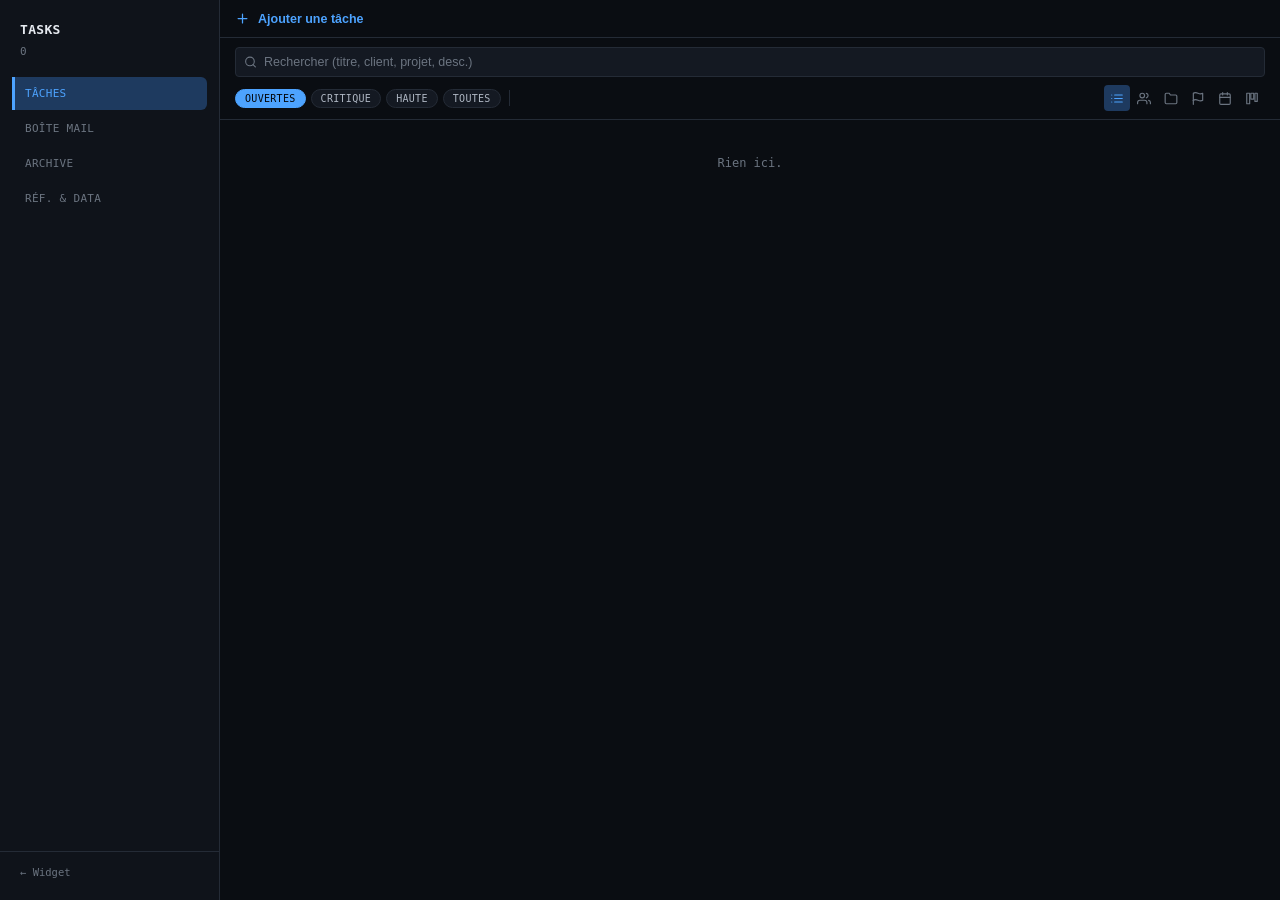
==== commit 1d2f57a6: "Update app.html" ====
--- a/app.html
+++ b/app.html
@@ -115,29 +115,33 @@
   .group-header{ padding:12px 15px 5px; font-family:var(--font-mono); font-size:10px; font-weight:700; color:var(--tx3); text-transform:uppercase; letter-spacing:.5px; display:flex; align-items:center; gap:7px; }
   .group-count{ color:var(--tx3); font-weight:400; }
 
-  .task{ display:flex; align-items:center; gap:10px; padding:0 14px; height:40px; border-bottom:1px solid var(--bd-soft); }
+  .task{ display:flex; align-items:flex-start; gap:10px; padding:12px 14px; border-bottom:1px solid var(--bd-soft); }
   .task:hover{ background:var(--panel-2); }
   .task:hover .task-actions-compact{ opacity:1; }
   .task.selected{ background:var(--panel-2); box-shadow:inset 2px 0 0 var(--accent); }
-  .task.editing{ height:auto; padding:0; background:var(--panel-2); }
-
-  .task-check{ width:16px; height:16px; border:2px solid var(--bd); border-radius:50%; flex-shrink:0; cursor:pointer; display:flex; align-items:center; justify-content:center; }
+  .task.editing{ padding:0; background:var(--panel-2); }
+
+  .task-check{ width:16px; height:16px; border:2px solid var(--bd); border-radius:50%; flex-shrink:0; cursor:pointer; display:flex; align-items:center; justify-content:center; margin-top:2px; }
   .task-check:hover{ background:rgba(255,255,255,.05); }
   .task-check svg{ width:8px; height:8px; stroke:#04070C; display:none; }
 
-  .task-title-compact{ flex:1; min-width:0; font-size:13px; color:var(--tx1); overflow:hidden; text-overflow:ellipsis; white-space:nowrap; cursor:text; }
+  .task-body{ flex:1; min-width:0; }
+  .task-title-compact{ font-size:13px; color:var(--tx1); overflow:hidden; text-overflow:ellipsis; white-space:nowrap; cursor:text; margin-bottom:5px; }
   .task-title-compact .subtask-badge{ font-family:var(--font-mono); font-size:10px; color:var(--tx3); margin-left:7px; }
-
-  .task-meta-compact{ display:flex; align-items:center; gap:8px; flex-shrink:0; }
-  .meta-dot{ width:9px; height:9px; border-radius:50%; flex-shrink:0; }
-  .meta-dot.square{ border-radius:2px; }
+  .task-desc{ font-size:11.5px; color:var(--tx3); line-height:1.45; margin-bottom:7px; overflow:hidden; display:-webkit-box; -webkit-line-clamp:2; -webkit-box-orient:vertical; }
+
+  .task-meta-compact{ display:flex; flex-wrap:wrap; align-items:center; gap:6px; }
+  .meta-tag{ display:inline-flex; align-items:center; gap:5px; padding:2px 8px; border-radius:10px; font-family:var(--font-mono); font-size:10.5px; white-space:nowrap; }
+  .meta-tag.solid{ font-weight:700; cursor:pointer; }
+  .meta-tag.flag{ border-radius:3px; padding-left:7px; }
+  .tag-dot{ width:6px; height:6px; border-radius:50%; flex-shrink:0; }
   .meta-date-compact{ font-family:var(--font-mono); font-size:10.5px; color:var(--tx2); white-space:nowrap; }
   .meta-date-compact.overdue{ color:var(--crit); font-weight:600; }
   .meta-date-compact.soon{ color:var(--high); font-weight:600; }
   .meta-icon{ width:12px; height:12px; color:var(--tx3); flex-shrink:0; }
   .recur-icon{ width:11px; height:11px; color:var(--purple); flex-shrink:0; }
 
-  .task-actions-compact{ display:flex; gap:1px; flex-shrink:0; opacity:0; transition:opacity .1s ease; }
+  .task-actions-compact{ display:flex; gap:1px; flex-shrink:0; opacity:0; transition:opacity .1s ease; margin-top:1px; }
   .task-actions-compact button{ background:none; border:none; color:var(--tx3); cursor:pointer; padding:4px; display:flex; }
   .task-actions-compact button:hover{ color:var(--accent); }
   .task-actions-compact svg{ width:13px; height:13px; }
@@ -172,7 +176,7 @@
   .kanban-col-body{ overflow-y:auto; flex:1; min-height:80px; }
   .kanban-col .task-title-compact{ font-size:12.5px; }
 
-  #task-list:not(.view-bloc){ display:grid; grid-template-columns:repeat(auto-fill, minmax(340px, 1fr)); gap:0; align-content:start; }
+  #task-list:not(.view-bloc){ display:grid; grid-template-columns:repeat(auto-fit, minmax(340px, 1fr)); gap:0; align-content:start; }
   .group-header{ grid-column:1 / -1; }
 
   #tab-lists{ padding:15px; overflow-y:auto; gap:22px; }
@@ -485,14 +489,34 @@
     projectDatalist.innerHTML=projectsList.slice().sort().map(p=>'<option value="'+escapeHtml(p)+'">').join('');
   }
 
-  function makeDot(hex,label,shape){ const d=document.createElement('span'); d.className='meta-dot'+(shape==='square'?' square':''); d.style.background=hex; d.title=label; return d; }
+  function hexToRgb(hex){ const v=hex.replace('#',''); return { r:parseInt(v.substring(0,2),16), g:parseInt(v.substring(2,4),16), b:parseInt(v.substring(4,6),16) }; }
+
+  function makeTag(label, hex, shape){
+    const span=document.createElement('span');
+    span.className='meta-tag'+(shape==='flag'?' flag':'');
+    const rgb=hexToRgb(hex);
+    span.style.color=hex;
+    span.style.background='rgba('+rgb.r+','+rgb.g+','+rgb.b+',.16)';
+    span.style.border='1px solid rgba('+rgb.r+','+rgb.g+','+rgb.b+',.4)';
+    if(shape==='flag'){ span.style.borderLeft='3px solid '+hex; }
+    else if(shape==='dot'){ const dot=document.createElement('span'); dot.className='tag-dot'; dot.style.background=hex; span.appendChild(dot); }
+    span.appendChild(document.createTextNode(label));
+    return span;
+  }
+  function makeSolidTag(label, hex, onClick){
+    const span=document.createElement('span');
+    span.className='meta-tag solid';
+    span.style.background=hex; span.style.color='#04070C';
+    span.textContent=label;
+    if(onClick) span.onclick=onClick;
+    return span;
+  }
 
   function buildTaskRow(t){
     if(t.id===editingId) return buildEditRow(t);
     const row=document.createElement('div');
     row.className='task'+(t.id===selectedTaskId?' selected':'');
     row.dataset.id=t.id;
-    if(t.description) row.title=t.description;
 
     const uColor=(URGENCY_META[t.urgency]||URGENCY_META.moyenne).color;
     const check=document.createElement('div');
@@ -501,25 +525,34 @@
     check.onclick=e=>{ e.stopPropagation(); validateTask(t.id); };
     row.appendChild(check);
 
+    const body=document.createElement('div'); body.className='task-body';
+
     const title=document.createElement('div');
     title.className='task-title-compact';
     title.textContent=t.title;
     const nSub=(t.subtasks||[]).length;
     if(nSub){ const done=t.subtasks.filter(s=>s.done).length; const b=document.createElement('span'); b.className='subtask-badge'; b.textContent='☑ '+done+'/'+nSub; title.appendChild(b); }
     title.onclick=()=>openEdit(t.id);
-    row.appendChild(title);
+    body.appendChild(title);
+
+    if(t.description){
+      const desc=document.createElement('div'); desc.className='task-desc'; desc.textContent=t.description;
+      body.appendChild(desc);
+    }
 
     const meta=document.createElement('div'); meta.className='task-meta-compact';
     if(t.recur){ const r=document.createElement('span'); r.title='Récurrente'; r.innerHTML='<svg class="recur-icon" viewBox="0 0 24 24" fill="none" stroke="currentColor" stroke-width="2" stroke-linecap="round" stroke-linejoin="round"><path d="M23 4v6h-6"/><path d="M1 20v-6h6"/><path d="M3.51 9a9 9 0 0 1 14.85-3.36L23 10M1 14l4.64 4.36A9 9 0 0 0 20.49 15"/></svg>'; meta.appendChild(r); }
-    if(t.client) meta.appendChild(makeDot(clientColor(t.client),t.client));
-    if(t.project) meta.appendChild(makeDot(projectColor(t.project),t.project,'square'));
     const sMeta=STATUS_META[t.status]||STATUS_META.a_faire;
-    const sDot=makeDot(sMeta.color,sMeta.label); sDot.style.cursor='pointer';
-    sDot.onclick=e=>{ e.stopPropagation(); cycleStatus(t.id); };
-    meta.appendChild(sDot);
+    meta.appendChild(makeSolidTag(sMeta.label, sMeta.color, e=>{ e.stopPropagation(); cycleStatus(t.id); }));
+    const uMeta=URGENCY_META[t.urgency]||URGENCY_META.moyenne;
+    meta.appendChild(makeTag(uMeta.label, uMeta.color));
+    if(t.client) meta.appendChild(makeTag(t.client, clientColor(t.client), 'dot'));
+    if(t.project) meta.appendChild(makeTag(t.project, projectColor(t.project), 'flag'));
     if(t.due){ const st=dueStatus(t.due); const d=document.createElement('span'); d.className='meta-date-compact'+(st?' '+st:''); d.textContent=fmtDateShort(t.due); meta.appendChild(d); }
     if(t.link){ const a=document.createElement('a'); a.href=t.link; a.target='_blank'; a.rel='noopener noreferrer'; a.title='Mail lié'; a.onclick=e=>e.stopPropagation(); a.innerHTML='<svg class="meta-icon" viewBox="0 0 24 24" fill="none" stroke="currentColor" stroke-width="2" stroke-linecap="round" stroke-linejoin="round"><path d="M10 13a5 5 0 0 0 7.54.54l3-3a5 5 0 0 0-7.07-7.07l-1.72 1.71"/><path d="M14 11a5 5 0 0 0-7.54-.54l-3 3a5 5 0 0 0 7.07 7.07l1.71-1.71"/></svg>'; meta.appendChild(a); }
-    row.appendChild(meta);
+    body.appendChild(meta);
+
+    row.appendChild(body);
 
     const actions=document.createElement('div'); actions.className='task-actions-compact';
     const editBtn=document.createElement('button'); editBtn.title='Éditer';
@@ -688,8 +721,8 @@
       if(it.sender){ const s = document.createElement('div'); s.className = 'inbox-item-sender'; s.textContent = it.sender; row.appendChild(s); }
       if(it.client || it.project || it.urgency || it.due){
         const meta = document.createElement('div'); meta.className = 'task-meta-compact'; meta.style.marginBottom = '8px';
-        if(it.client) meta.appendChild(makeDot(clientColor(it.client), it.client));
-        if(it.project) meta.appendChild(makeDot(projectColor(it.project), it.project, 'square'));
+        if(it.client) meta.appendChild(makeTag(it.client, clientColor(it.client), 'dot'));
+        if(it.project) meta.appendChild(makeTag(it.project, projectColor(it.project), 'flag'));
         if(it.urgency){ const u = URGENCY_META[it.urgency] || URGENCY_META.moyenne; const tag = document.createElement('span'); tag.className = 'meta-date-compact'; tag.style.color = u.color; tag.textContent = u.label; meta.appendChild(tag); }
         if(it.due){ const d = document.createElement('span'); d.className = 'meta-date-compact'; d.textContent = fmtDateShort(it.due); meta.appendChild(d); }
         row.appendChild(meta);
@@ -735,13 +768,14 @@
     if(!arch.length){ const e=document.createElement('div'); e.className='empty-state'; e.textContent='Aucune tâche archivée.'; tabArchive.appendChild(e); return; }
     arch.forEach(t=>{
       const row=document.createElement('div'); row.className='task';
-      if(t.description) row.title=t.description;
-      const title=document.createElement('div'); title.className='task-title-compact'; title.style.textDecoration='line-through'; title.style.opacity='.6'; title.textContent=t.title; row.appendChild(title);
+      const body=document.createElement('div'); body.className='task-body';
+      const title=document.createElement('div'); title.className='task-title-compact'; title.style.textDecoration='line-through'; title.style.opacity='.6'; title.textContent=t.title; body.appendChild(title);
       const meta=document.createElement('div'); meta.className='task-meta-compact';
-      if(t.client) meta.appendChild(makeDot(clientColor(t.client),t.client));
-      if(t.project) meta.appendChild(makeDot(projectColor(t.project),t.project,'square'));
+      if(t.client) meta.appendChild(makeTag(t.client, clientColor(t.client), 'dot'));
+      if(t.project) meta.appendChild(makeTag(t.project, projectColor(t.project), 'flag'));
       if(t.archivedAt){ const ad=document.createElement('span'); ad.className='archive-date-compact'; ad.textContent=fmtDateTime(t.archivedAt); meta.appendChild(ad); }
-      row.appendChild(meta);
+      body.appendChild(meta);
+      row.appendChild(body);
       const actions=document.createElement('div'); actions.className='task-actions-compact'; actions.style.opacity='.7';
       const restore=document.createElement('button'); restore.title='Restaurer'; restore.innerHTML='<svg viewBox="0 0 24 24" fill="none" stroke-width="2" stroke-linecap="round" stroke-linejoin="round"><path d="M3 12a9 9 0 1 0 3-6.7"/><path d="M3 4v5h5"/></svg>'; restore.onclick=()=>restoreTask(t.id); actions.appendChild(restore);
       const del=document.createElement('button'); del.className='del-btn'; del.title='Supprimer'; del.innerHTML='<svg viewBox="0 0 24 24" fill="none" stroke-width="2" stroke-linecap="round"><path d="M18 6L6 18M6 6l12 12"/></svg>'; del.onclick=()=>deleteTask(t.id); actions.appendChild(del);
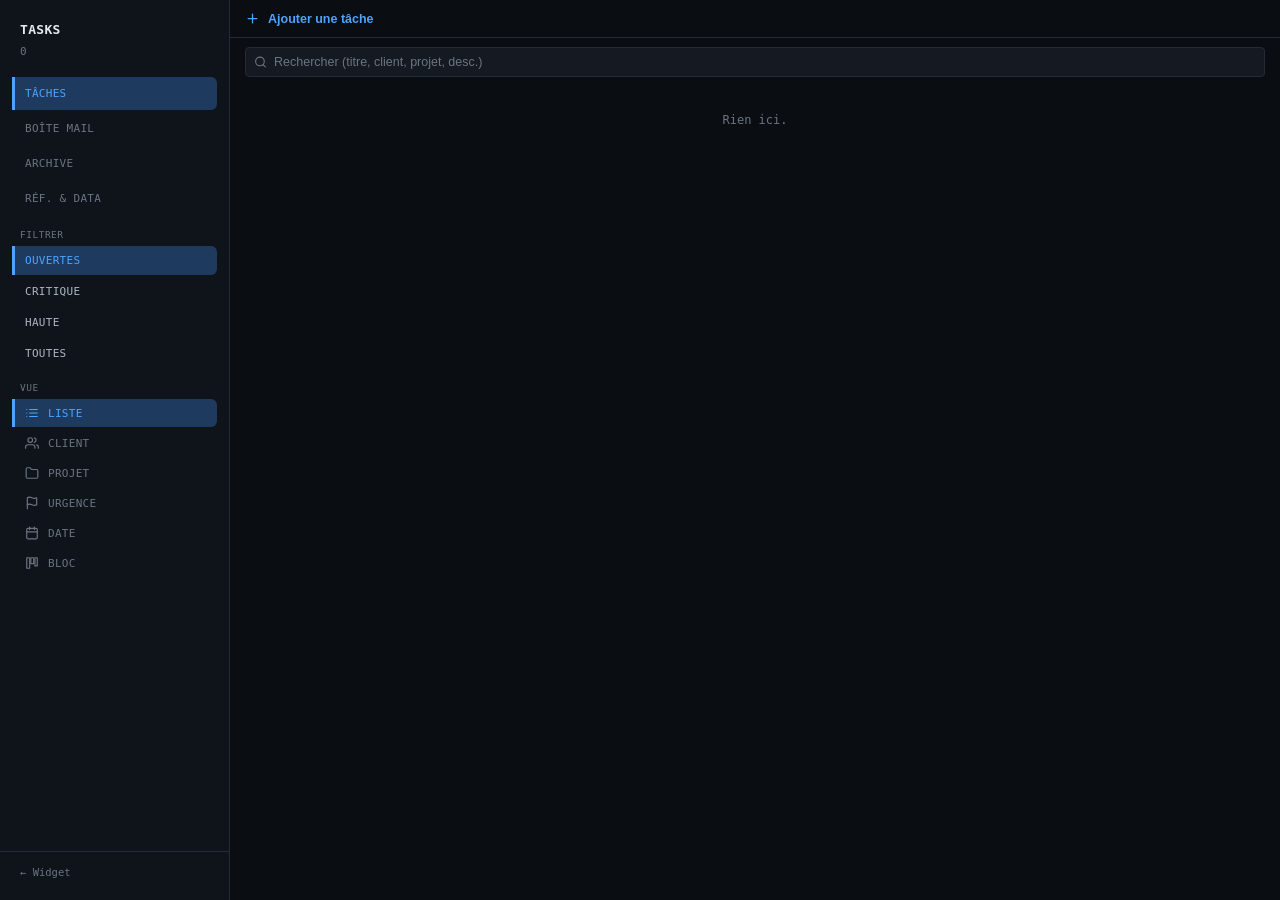
==== commit a7e1fa2d: "Update app.html" ====
--- a/app.html
+++ b/app.html
@@ -29,8 +29,8 @@
   .app-shell{ display:flex; min-height:100vh; }
 
   .app-sidebar{
-    width:220px; flex-shrink:0; background:var(--panel); border-right:1px solid var(--bd);
-    display:flex; flex-direction:column; padding:22px 0;
+    width:230px; flex-shrink:0; background:var(--panel); border-right:1px solid var(--bd);
+    display:flex; flex-direction:column; padding:22px 0; overflow-y:auto;
   }
   .app-sidebar-head{ padding:0 20px 18px; }
   .app-sidebar-head h1{ font-size:13px; font-weight:700; margin:0 0 4px; letter-spacing:.3px; font-family:var(--font-mono); color:var(--tx1); text-transform:uppercase; }
@@ -97,16 +97,28 @@
   #search-clear.show{ display:flex; }
   #search-clear svg{ position:static; transform:none; width:12px; height:12px; }
 
-  .toolbar{ display:flex; align-items:center; gap:8px; padding:8px 15px; border-bottom:1px solid var(--bd); flex-shrink:0; overflow-x:auto; }
-  .filter-chips{ display:flex; gap:5px; flex-shrink:0; }
-  .filter-chip{ font-family:var(--font-mono); font-size:10px; color:var(--tx2); background:var(--panel-2); border:1px solid var(--bd); border-radius:11px; padding:3px 9px; cursor:pointer; white-space:nowrap; user-select:none; text-transform:uppercase; letter-spacing:.3px; }
-  .filter-chip.active{ color:#04070C; background:var(--accent); border-color:var(--accent); }
-  .toolbar-divider{ width:1px; height:16px; background:var(--bd); flex-shrink:0; }
-  .view-icons{ display:flex; gap:1px; margin-left:auto; flex-shrink:0; }
-  .view-icon-btn{ width:26px; height:26px; display:flex; align-items:center; justify-content:center; background:none; border:none; border-radius:4px; color:var(--tx3); cursor:pointer; flex-shrink:0; }
+  .sidebar-section-label{ padding:14px 20px 6px; font-family:var(--font-mono); font-size:9.5px; color:var(--tx3); text-transform:uppercase; letter-spacing:.5px; }
+  .filter-chips{ display:flex; flex-direction:column; gap:2px; padding:0 12px; }
+  .filter-chip{ font-family:var(--font-mono); font-size:11px; color:var(--tx2); background:none; border:none; border-left:3px solid transparent; border-radius:0 6px 6px 0; padding:8px 10px; cursor:pointer; white-space:nowrap; user-select:none; text-transform:uppercase; letter-spacing:.3px; text-align:left; }
+  .filter-chip:hover{ color:var(--tx1); background:var(--panel-2); }
+  .filter-chip.active{ color:var(--accent); background:var(--accent-dim); border-left-color:var(--accent); }
+  .view-icons{ display:flex; flex-direction:column; gap:2px; padding:0 12px; }
+  .view-icon-btn{ width:100%; height:auto; display:flex; align-items:center; gap:9px; justify-content:flex-start; background:none; border:none; border-left:3px solid transparent; border-radius:0 6px 6px 0; color:var(--tx3); cursor:pointer; padding:7px 10px; font-family:var(--font-mono); font-size:11px; text-transform:uppercase; letter-spacing:.3px; }
   .view-icon-btn:hover{ color:var(--tx1); background:var(--panel-2); }
-  .view-icon-btn.active{ color:var(--accent); background:var(--accent-dim); }
-  .view-icon-btn svg{ width:15px; height:15px; }
+  .view-icon-btn.active{ color:var(--accent); background:var(--accent-dim); border-left-color:var(--accent); }
+  .view-icon-btn svg{ width:14px; height:14px; flex-shrink:0; stroke:currentColor; }
+
+  .combo-wrap{ position:relative; }
+  .combo-dropdown{ display:none; position:absolute; top:calc(100% + 4px); left:0; right:0; max-height:200px; overflow-y:auto; background:var(--panel-3); border:1px solid var(--bd); border-radius:var(--radius); box-shadow:0 8px 24px rgba(0,0,0,.5); z-index:50; }
+  .combo-dropdown.open{ display:block; }
+  .combo-item{ display:flex; align-items:center; gap:8px; padding:7px 10px; cursor:pointer; font-size:12px; color:var(--tx1); }
+  .combo-item:hover{ background:var(--panel-2); }
+  .combo-item-dot{ width:8px; height:8px; border-radius:50%; flex-shrink:0; }
+  .combo-item-label{ flex:1; min-width:0; overflow:hidden; text-overflow:ellipsis; white-space:nowrap; }
+  .combo-item-del{ background:none; border:none; color:var(--tx3); cursor:pointer; padding:2px; display:flex; flex-shrink:0; }
+  .combo-item-del:hover{ color:var(--crit); }
+  .combo-item-del svg{ width:12px; height:12px; stroke:currentColor; }
+  .combo-empty{ padding:9px 10px; font-size:11px; color:var(--tx3); font-family:var(--font-mono); }
 
   #task-list{ overflow-y:auto; flex:1; }
   #task-list::-webkit-scrollbar{ width:7px; }
@@ -128,6 +140,18 @@
   .task-body{ flex:1; min-width:0; }
   .task-title-compact{ font-size:13px; color:var(--tx1); overflow:hidden; text-overflow:ellipsis; white-space:nowrap; cursor:text; margin-bottom:5px; }
   .task-title-compact .subtask-badge{ font-family:var(--font-mono); font-size:10px; color:var(--tx3); margin-left:7px; }
+  .subtask-arrow{ background:none; border:none; color:var(--tx3); cursor:pointer; padding:0 2px; margin-left:4px; display:inline-flex; align-items:center; vertical-align:middle; }
+  .subtask-arrow:hover{ color:var(--accent); }
+  .subtask-arrow svg{ width:11px; height:11px; stroke:currentColor; transition:transform .12s ease; }
+  .subtask-arrow.open svg{ transform:rotate(90deg); }
+  .subtask-inline-list{ display:flex; flex-direction:column; gap:5px; margin-top:7px; padding-left:2px; }
+  .subtask-inline-row{ display:flex; align-items:center; gap:7px; }
+  .subtask-inline-check{ width:14px; height:14px; border:1.5px solid var(--bd); border-radius:3px; flex-shrink:0; cursor:pointer; display:flex; align-items:center; justify-content:center; }
+  .subtask-inline-check.on{ background:var(--ok); border-color:var(--ok); }
+  .subtask-inline-check svg{ width:8px; height:8px; stroke:#04070C; display:none; }
+  .subtask-inline-check.on svg{ display:block; }
+  .subtask-inline-label{ font-size:11.5px; color:var(--tx2); }
+  .subtask-inline-label.done{ color:var(--tx3); text-decoration:line-through; }
   .task-desc{ font-size:11.5px; color:var(--tx3); line-height:1.45; margin-bottom:7px; overflow:hidden; display:-webkit-box; -webkit-line-clamp:2; -webkit-box-orient:vertical; }
 
   .task-meta-compact{ display:flex; flex-wrap:wrap; align-items:center; gap:6px; }
@@ -243,6 +267,24 @@
       <span class="tab" data-tab="lists">Réf. &amp; data</span>
     </div>
 
+    <div class="sidebar-section-label">Filtrer</div>
+    <div class="filter-chips" id="filters">
+      <span class="filter-chip active" data-filter="ouvertes">Ouvertes</span>
+      <span class="filter-chip" data-filter="critique">Critique</span>
+      <span class="filter-chip" data-filter="haute">Haute</span>
+      <span class="filter-chip" data-filter="toutes">Toutes</span>
+    </div>
+
+    <div class="sidebar-section-label">Vue</div>
+    <div class="view-icons" id="view-switch">
+      <button class="view-icon-btn active" data-view="liste" title="Liste"><svg viewBox="0 0 24 24" fill="none" stroke="currentColor" stroke-width="2" stroke-linecap="round" stroke-linejoin="round"><line x1="8" y1="6" x2="21" y2="6"/><line x1="8" y1="12" x2="21" y2="12"/><line x1="8" y1="18" x2="21" y2="18"/><line x1="3" y1="6" x2="3.01" y2="6"/><line x1="3" y1="12" x2="3.01" y2="12"/><line x1="3" y1="18" x2="3.01" y2="18"/></svg><span>Liste</span></button>
+      <button class="view-icon-btn" data-view="client" title="Par client"><svg viewBox="0 0 24 24" fill="none" stroke="currentColor" stroke-width="2" stroke-linecap="round" stroke-linejoin="round"><path d="M17 21v-2a4 4 0 0 0-4-4H5a4 4 0 0 0-4 4v2"/><circle cx="9" cy="7" r="4"/><path d="M23 21v-2a4 4 0 0 0-3-3.87"/><path d="M16 3.13a4 4 0 0 1 0 7.75"/></svg><span>Client</span></button>
+      <button class="view-icon-btn" data-view="projet" title="Par projet"><svg viewBox="0 0 24 24" fill="none" stroke="currentColor" stroke-width="2" stroke-linecap="round" stroke-linejoin="round"><path d="M22 19a2 2 0 0 1-2 2H4a2 2 0 0 1-2-2V5a2 2 0 0 1 2-2h5l2 3h9a2 2 0 0 1 2 2z"/></svg><span>Projet</span></button>
+      <button class="view-icon-btn" data-view="urgence" title="Par urgence"><svg viewBox="0 0 24 24" fill="none" stroke="currentColor" stroke-width="2" stroke-linecap="round" stroke-linejoin="round"><path d="M4 15s1-1 4-1 5 2 8 2 4-1 4-1V3s-1 1-4 1-5-2-8-2-4 1-4 1z"/><line x1="4" y1="22" x2="4" y2="15"/></svg><span>Urgence</span></button>
+      <button class="view-icon-btn" data-view="date" title="Par date"><svg viewBox="0 0 24 24" fill="none" stroke="currentColor" stroke-width="2" stroke-linecap="round" stroke-linejoin="round"><rect x="3" y="4" width="18" height="18" rx="2"/><line x1="16" y1="2" x2="16" y2="6"/><line x1="8" y1="2" x2="8" y2="6"/><line x1="3" y1="10" x2="21" y2="10"/></svg><span>Date</span></button>
+      <button class="view-icon-btn" data-view="bloc" title="En bloc"><svg viewBox="0 0 24 24" fill="none" stroke="currentColor" stroke-width="2" stroke-linecap="round" stroke-linejoin="round"><rect x="3" y="3" width="5" height="18"/><rect x="10" y="3" width="5" height="10"/><rect x="17" y="3" width="4" height="14"/></svg><span>Bloc</span></button>
+    </div>
+
     <a href="index.html" class="app-sidebar-back">← Widget</a>
   </nav>
 
@@ -264,13 +306,17 @@
       <div class="form-row">
         <div>
           <span class="field-label">Client</span>
-          <div class="input-with-dot"><span class="color-dot" id="client-dot"></span><input type="text" id="f-client" list="client-datalist" placeholder="Client" autocomplete="off"></div>
-          <datalist id="client-datalist"></datalist>
+          <div class="combo-wrap">
+            <div class="input-with-dot"><span class="color-dot" id="client-dot"></span><input type="text" id="f-client" placeholder="Client" autocomplete="off"></div>
+            <div class="combo-dropdown" id="client-dropdown"></div>
+          </div>
         </div>
         <div>
           <span class="field-label">Projet</span>
-          <div class="input-with-dot"><span class="color-dot" id="project-dot"></span><input type="text" id="f-project" list="project-datalist" placeholder="Projet" autocomplete="off"></div>
-          <datalist id="project-datalist"></datalist>
+          <div class="combo-wrap">
+            <div class="input-with-dot"><span class="color-dot" id="project-dot"></span><input type="text" id="f-project" placeholder="Projet" autocomplete="off"></div>
+            <div class="combo-dropdown" id="project-dropdown"></div>
+          </div>
         </div>
       </div>
       <div class="form-row">
@@ -312,24 +358,6 @@
       </div>
     </div>
 
-    <div class="toolbar">
-      <div class="filter-chips" id="filters">
-        <span class="filter-chip active" data-filter="ouvertes">Ouvertes</span>
-        <span class="filter-chip" data-filter="critique">Critique</span>
-        <span class="filter-chip" data-filter="haute">Haute</span>
-        <span class="filter-chip" data-filter="toutes">Toutes</span>
-      </div>
-      <div class="toolbar-divider"></div>
-      <div class="view-icons" id="view-switch">
-        <button class="view-icon-btn active" data-view="liste" title="Liste"><svg viewBox="0 0 24 24" fill="none" stroke="currentColor" stroke-width="2" stroke-linecap="round" stroke-linejoin="round"><line x1="8" y1="6" x2="21" y2="6"/><line x1="8" y1="12" x2="21" y2="12"/><line x1="8" y1="18" x2="21" y2="18"/><line x1="3" y1="6" x2="3.01" y2="6"/><line x1="3" y1="12" x2="3.01" y2="12"/><line x1="3" y1="18" x2="3.01" y2="18"/></svg></button>
-        <button class="view-icon-btn" data-view="client" title="Par client"><svg viewBox="0 0 24 24" fill="none" stroke="currentColor" stroke-width="2" stroke-linecap="round" stroke-linejoin="round"><path d="M17 21v-2a4 4 0 0 0-4-4H5a4 4 0 0 0-4 4v2"/><circle cx="9" cy="7" r="4"/><path d="M23 21v-2a4 4 0 0 0-3-3.87"/><path d="M16 3.13a4 4 0 0 1 0 7.75"/></svg></button>
-        <button class="view-icon-btn" data-view="projet" title="Par projet"><svg viewBox="0 0 24 24" fill="none" stroke="currentColor" stroke-width="2" stroke-linecap="round" stroke-linejoin="round"><path d="M22 19a2 2 0 0 1-2 2H4a2 2 0 0 1-2-2V5a2 2 0 0 1 2-2h5l2 3h9a2 2 0 0 1 2 2z"/></svg></button>
-        <button class="view-icon-btn" data-view="urgence" title="Par urgence"><svg viewBox="0 0 24 24" fill="none" stroke="currentColor" stroke-width="2" stroke-linecap="round" stroke-linejoin="round"><path d="M4 15s1-1 4-1 5 2 8 2 4-1 4-1V3s-1 1-4 1-5-2-8-2-4 1-4 1z"/><line x1="4" y1="22" x2="4" y2="15"/></svg></button>
-        <button class="view-icon-btn" data-view="date" title="Par date"><svg viewBox="0 0 24 24" fill="none" stroke="currentColor" stroke-width="2" stroke-linecap="round" stroke-linejoin="round"><rect x="3" y="4" width="18" height="18" rx="2"/><line x1="16" y1="2" x2="16" y2="6"/><line x1="8" y1="2" x2="8" y2="6"/><line x1="3" y1="10" x2="21" y2="10"/></svg></button>
-        <button class="view-icon-btn" data-view="bloc" title="En bloc"><svg viewBox="0 0 24 24" fill="none" stroke="currentColor" stroke-width="2" stroke-linecap="round" stroke-linejoin="round"><rect x="3" y="3" width="5" height="18"/><rect x="10" y="3" width="5" height="10"/><rect x="17" y="3" width="4" height="14"/></svg></button>
-      </div>
-    </div>
-
     <div id="task-list"></div>
   </div>
 
@@ -375,6 +403,9 @@
   </div>
 </div>
 </div>
+
+<datalist id="client-datalist"></datalist>
+<datalist id="project-datalist"></datalist>
 
 <div id="snooze-popover">
   <button data-days="1">+1 jour</button>
@@ -418,7 +449,7 @@
 
   let tasks=[], clientsList=[], projectsList=[];
   let currentFilter='ouvertes', currentView='liste', searchQuery='';
-  let notifiedIds=new Set(), selectedTaskId=null, currentSnoozeId=null, editingId=null;
+  let notifiedIds=new Set(), selectedTaskId=null, currentSnoozeId=null, editingId=null, expandedSubtaskIds=new Set();
 
   const TASKS_KEY='todo-widget-tasks', CLIENTS_KEY='todo-widget-clients', PROJECTS_KEY='todo-widget-projects';
 
@@ -531,13 +562,37 @@
     title.className='task-title-compact';
     title.textContent=t.title;
     const nSub=(t.subtasks||[]).length;
-    if(nSub){ const done=t.subtasks.filter(s=>s.done).length; const b=document.createElement('span'); b.className='subtask-badge'; b.textContent='☑ '+done+'/'+nSub; title.appendChild(b); }
+    if(nSub){
+      const done=t.subtasks.filter(s=>s.done).length;
+      const b=document.createElement('span'); b.className='subtask-badge'; b.textContent='☑ '+done+'/'+nSub;
+      title.appendChild(b);
+      const arrow=document.createElement('button'); arrow.type='button';
+      arrow.className='subtask-arrow'+(expandedSubtaskIds.has(t.id)?' open':'');
+      arrow.title='Voir les sous-tâches';
+      arrow.innerHTML='<svg viewBox="0 0 24 24" fill="none" stroke-width="2.5" stroke-linecap="round" stroke-linejoin="round"><path d="M9 18l6-6-6-6"/></svg>';
+      arrow.onclick=e=>{ e.stopPropagation(); toggleSubtasksExpanded(t.id); };
+      title.appendChild(arrow);
+    }
     title.onclick=()=>openEdit(t.id);
     body.appendChild(title);
 
     if(t.description){
       const desc=document.createElement('div'); desc.className='task-desc'; desc.textContent=t.description;
       body.appendChild(desc);
+    }
+
+    if(nSub && expandedSubtaskIds.has(t.id)){
+      const subList=document.createElement('div'); subList.className='subtask-inline-list';
+      t.subtasks.forEach(s=>{
+        const row2=document.createElement('div'); row2.className='subtask-inline-row';
+        const chk=document.createElement('div'); chk.className='subtask-inline-check'+(s.done?' on':'');
+        chk.innerHTML='<svg viewBox="0 0 24 24" fill="none" stroke-width="3" stroke-linecap="round" stroke-linejoin="round"><path d="M20 6L9 17l-5-5"/></svg>';
+        chk.onclick=e=>{ e.stopPropagation(); s.done=!s.done; saveTasks(); render(); };
+        const label=document.createElement('span'); label.className='subtask-inline-label'+(s.done?' done':''); label.textContent=s.text;
+        row2.appendChild(chk); row2.appendChild(label);
+        subList.appendChild(row2);
+      });
+      body.appendChild(subList);
     }
 
     const meta=document.createElement('div'); meta.className='task-meta-compact';
@@ -832,6 +887,7 @@
   }
   function restoreTask(id){ const t=tasks.find(x=>x.id===id); if(t){ t.archived=false; t.archivedAt=null; t.status='a_faire'; saveTasks(); render(); renderArchive(); } }
   function cycleStatus(id){ const t=tasks.find(x=>x.id===id); if(t){ const i=STATUS_CYCLE.indexOf(t.status); t.status=STATUS_CYCLE[(i+1)%STATUS_CYCLE.length]; saveTasks(); render(); } }
+  function toggleSubtasksExpanded(id){ if(expandedSubtaskIds.has(id)) expandedSubtaskIds.delete(id); else expandedSubtaskIds.add(id); render(); }
   function deleteTask(id){ tasks=tasks.filter(x=>x.id!==id); if(selectedTaskId===id)selectedTaskId=null; if(editingId===id)editingId=null; saveTasks(); render(); renderArchive(); }
 
   function createTask(f){
@@ -917,6 +973,36 @@
   addTriggerRow.onclick=openAddForm; cancelTaskBtn.onclick=closeAddForm;
   clientInput.addEventListener('input',()=>{ clientDot.style.background=clientInput.value.trim()?clientColor(clientInput.value.trim()):'var(--bd)'; });
   projectInput.addEventListener('input',()=>{ projectDot.style.background=projectInput.value.trim()?projectColor(projectInput.value.trim()):'var(--bd)'; });
+
+  function setupCombo(inputEl, dotEl, dropdownEl, getList, colorFn, onDelete){
+    function renderDropdown(){
+      const q=inputEl.value.trim().toLowerCase();
+      const items=getList().slice().sort().filter(n=>n.toLowerCase().includes(q));
+      dropdownEl.innerHTML='';
+      if(items.length===0){
+        const e=document.createElement('div'); e.className='combo-empty'; e.textContent=q?'Aucun résultat — tape pour créer':'Aucun enregistré — tape pour créer';
+        dropdownEl.appendChild(e);
+      } else {
+        items.forEach(name=>{
+          const row=document.createElement('div'); row.className='combo-item';
+          const dot=document.createElement('span'); dot.className='combo-item-dot'; dot.style.background=colorFn(name);
+          const label=document.createElement('span'); label.className='combo-item-label'; label.textContent=name;
+          row.appendChild(dot); row.appendChild(label);
+          row.onclick=()=>{ inputEl.value=name; dotEl.style.background=colorFn(name); dropdownEl.classList.remove('open'); };
+          const del=document.createElement('button'); del.className='combo-item-del'; del.type='button'; del.title='Supprimer de la liste';
+          del.innerHTML='<svg viewBox="0 0 24 24" fill="none" stroke-width="2" stroke-linecap="round"><path d="M18 6L6 18M6 6l12 12"/></svg>';
+          del.onclick=(e)=>{ e.stopPropagation(); onDelete(name); renderDropdown(); };
+          row.appendChild(del);
+          dropdownEl.appendChild(row);
+        });
+      }
+    }
+    inputEl.addEventListener('focus', ()=>{ renderDropdown(); dropdownEl.classList.add('open'); });
+    inputEl.addEventListener('input', renderDropdown);
+    document.addEventListener('click', (e)=>{ if(!inputEl.contains(e.target) && !dropdownEl.contains(e.target)) dropdownEl.classList.remove('open'); });
+  }
+  setupCombo(clientInput, clientDot, $('client-dropdown'), ()=>clientsList, clientColor, removeClient);
+  setupCombo(projectInput, projectDot, $('project-dropdown'), ()=>projectsList, projectColor, removeProject);
   reminderToggle.onclick=()=>{ const o=reminderRow.style.display==='flex'; reminderRow.style.display=o?'none':'flex'; if(!o)$('f-reminder').focus(); };
   recurToggle.onclick=()=>{ recurRow.style.display=recurRow.style.display==='flex'?'none':'flex'; };
 
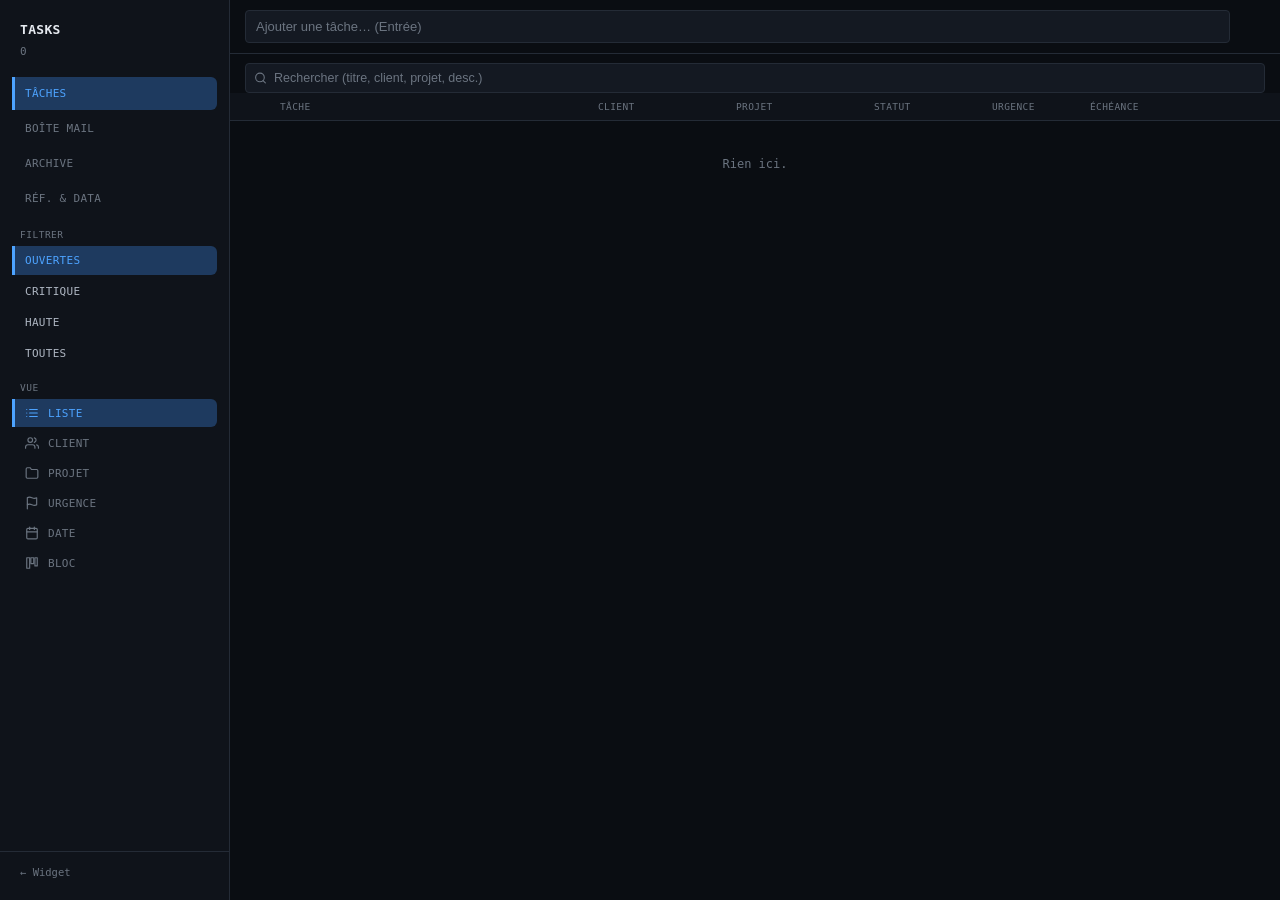
==== commit e75c52c4: "Add files via upload" ====
--- a/app.html
+++ b/app.html
@@ -60,9 +60,11 @@
   .tab-panel{ display:flex; flex-direction:column; min-height:0; flex:1; }
   .tab-panel.hidden{ display:none; }
 
-  .add-trigger-row{ display:flex; align-items:center; gap:8px; padding:11px 15px; border-bottom:1px solid var(--bd); cursor:pointer; color:var(--accent); font-size:12.5px; font-weight:600; flex-shrink:0; }
-  .add-trigger-row:hover{ background:var(--panel-2); }
-  .add-trigger-row svg{ width:15px; height:15px; stroke:var(--accent); }
+  .quick-add-bar{ display:flex; align-items:center; gap:7px; padding:10px 15px; border-bottom:1px solid var(--bd); flex-shrink:0; }
+  #quick-add-input{ flex:1; min-width:0; background:var(--panel-2); border:1px solid var(--bd); border-radius:var(--radius); color:var(--tx1); font-family:var(--font-ui); font-size:13px; padding:8px 10px; }
+  #quick-add-input::placeholder{ color:var(--tx3); }
+  #quick-add-input:focus{ outline:none; border-color:var(--accent); }
+  #quick-add-more{ flex-shrink:0; }
 
   #add-section{ padding:14px 15px; border-bottom:1px solid var(--bd); flex-shrink:0; display:none; flex-direction:column; gap:10px; }
   #add-section.open{ display:flex; }
@@ -200,8 +202,22 @@
   .kanban-col-body{ overflow-y:auto; flex:1; min-height:80px; }
   .kanban-col .task-title-compact{ font-size:12.5px; }
 
-  #task-list:not(.view-bloc){ display:grid; grid-template-columns:repeat(auto-fit, minmax(340px, 1fr)); gap:0; align-content:start; }
-  .group-header{ grid-column:1 / -1; }
+  .table-header{ display:grid; grid-template-columns:28px 1fr 130px 130px 110px 90px 76px 92px; gap:8px; align-items:center; padding:8px 14px; border-bottom:1px solid var(--bd); flex-shrink:0; position:sticky; top:0; background:var(--panel); z-index:5; }
+  .th-col{ font-family:var(--font-mono); font-size:9.5px; color:var(--tx3); text-transform:uppercase; letter-spacing:.4px; cursor:pointer; user-select:none; display:flex; align-items:center; gap:3px; }
+  .th-col:hover{ color:var(--tx1); }
+  .th-col.sorted{ color:var(--accent); }
+  .th-sort-arrow{ font-size:8px; }
+  .task-line{ border-bottom:1px solid var(--bd-soft); }
+  .task-line:hover{ background:var(--panel-2); }
+  .task-line:hover .task-actions-compact{ opacity:1; }
+  .task-line.selected{ background:var(--panel-2); box-shadow:inset 2px 0 0 var(--accent); }
+  .task-row-grid{ display:grid; grid-template-columns:28px 1fr 130px 130px 110px 90px 76px 92px; gap:8px; align-items:center; padding:9px 14px; }
+  .td-title{ min-width:0; display:flex; align-items:center; gap:0; cursor:text; }
+  .td-title-text{ overflow:hidden; text-overflow:ellipsis; white-space:nowrap; font-size:13px; color:var(--tx1); }
+  .td-tag-cell{ min-width:0; overflow:hidden; }
+  .td-tag-cell .meta-tag{ max-width:100%; overflow:hidden; text-overflow:ellipsis; }
+  .td-date-cell{ min-width:0; }
+  .task-expand{ padding:2px 14px 12px 62px; display:flex; flex-direction:column; gap:8px; }
 
   #tab-lists{ padding:15px; overflow-y:auto; gap:22px; }
   .list-manager h2{ font-family:var(--font-mono); font-size:11px; font-weight:700; margin:0 0 4px; color:var(--tx1); text-transform:uppercase; letter-spacing:.4px; }
@@ -290,9 +306,11 @@
 
 <div id="todo-panel">
   <div class="tab-panel" id="tab-tasks">
-    <div class="add-trigger-row" id="add-trigger-row">
-      <svg viewBox="0 0 24 24" fill="none" stroke-width="2" stroke-linecap="round" stroke-linejoin="round"><path d="M12 5v14M5 12h14"/></svg>
-      <span>Ajouter une tâche</span>
+    <div class="quick-add-bar">
+      <input type="text" id="quick-add-input" placeholder="Ajouter une tâche… (Entrée)">
+      <button class="icon-btn" id="quick-add-more" type="button" title="Plus d'options">
+        <svg viewBox="0 0 24 24" fill="none" stroke-width="2" stroke-linecap="round" stroke-linejoin="round"><circle cx="5" cy="12" r="1.5"/><circle cx="12" cy="12" r="1.5"/><circle cx="19" cy="12" r="1.5"/></svg>
+      </button>
     </div>
     <div id="add-section">
       <div>
@@ -358,6 +376,17 @@
       </div>
     </div>
 
+    <div class="table-header" id="table-header">
+      <span></span>
+      <span class="th-col" data-sort="title">Tâche</span>
+      <span class="th-col" data-sort="client">Client</span>
+      <span class="th-col" data-sort="project">Projet</span>
+      <span class="th-col" data-sort="status">Statut</span>
+      <span class="th-col" data-sort="urgency">Urgence</span>
+      <span class="th-col" data-sort="due">Échéance</span>
+      <span></span>
+    </div>
+
     <div id="task-list"></div>
   </div>
 
@@ -429,14 +458,15 @@
 <script>
 (function(){
   const $ = id => document.getElementById(id);
-  const taskList=$('task-list'), badge=$('todo-badge'), headStats=$('head-stats');
+  const taskList=$('task-list'), badge=$('todo-badge'), headStats=$('head-stats'), tableHeader=$('table-header');
   const filters=$('filters'), viewSwitch=$('view-switch'), snoozePopover=$('snooze-popover');
   const reminderToggle=$('reminder-toggle'), reminderRow=$('reminder-row'), recurToggle=$('recur-toggle'), recurRow=$('recur-row');
   const clientInput=$('f-client'), projectInput=$('f-project'), clientDot=$('client-dot'), projectDot=$('project-dot');
   const clientDatalist=$('client-datalist'), projectDatalist=$('project-datalist');
   const tabs=document.querySelectorAll('.tab'), tabTasks=$('tab-tasks'), tabInbox=$('tab-inbox'), tabArchive=$('tab-archive'), tabLists=$('tab-lists');
   const clientChipRow=$('client-chip-row'), projectChipRow=$('project-chip-row');
-  const addSection=$('add-section'), addTriggerRow=$('add-trigger-row'), cancelTaskBtn=$('cancel-task');
+  const addSection=$('add-section'), cancelTaskBtn=$('cancel-task');
+  const quickAddInput=$('quick-add-input'), quickAddMore=$('quick-add-more');
   const searchInput=$('search-input'), searchClear=$('search-clear');
 
   const URGENCY_RANK={critique:0,haute:1,moyenne:2,basse:3};
@@ -626,6 +656,104 @@
     return row;
   }
 
+  function buildTableRow(t){
+    if(t.id===editingId) return buildEditRow(t);
+    const row=document.createElement('div');
+    row.className='task-line'+(t.id===selectedTaskId?' selected':'');
+    row.dataset.id=t.id;
+
+    const grid=document.createElement('div'); grid.className='task-row-grid';
+
+    const uColor=(URGENCY_META[t.urgency]||URGENCY_META.moyenne).color;
+    const check=document.createElement('div');
+    check.className='task-check'; check.style.borderColor=uColor; check.title='Valider';
+    check.innerHTML='<svg viewBox="0 0 24 24" fill="none" stroke-width="3" stroke-linecap="round" stroke-linejoin="round"><path d="M20 6L9 17l-5-5"/></svg>';
+    check.onclick=e=>{ e.stopPropagation(); validateTask(t.id); };
+    grid.appendChild(check);
+
+    const hasExpand = !!t.description || (t.subtasks||[]).length>0;
+    const titleWrap=document.createElement('div'); titleWrap.className='td-title';
+    const titleText=document.createElement('span'); titleText.className='td-title-text'; titleText.textContent=t.title;
+    titleWrap.appendChild(titleText);
+    if((t.subtasks||[]).length){
+      const done=t.subtasks.filter(s=>s.done).length;
+      const b=document.createElement('span'); b.className='subtask-badge'; b.textContent='☑ '+done+'/'+t.subtasks.length;
+      titleWrap.appendChild(b);
+    }
+    if(t.recur){ const r=document.createElement('span'); r.title='Récurrente'; r.style.marginLeft='6px'; r.innerHTML='<svg class="recur-icon" viewBox="0 0 24 24" fill="none" stroke="currentColor" stroke-width="2" stroke-linecap="round" stroke-linejoin="round"><path d="M23 4v6h-6"/><path d="M1 20v-6h6"/><path d="M3.51 9a9 9 0 0 1 14.85-3.36L23 10M1 14l4.64 4.36A9 9 0 0 0 20.49 15"/></svg>'; titleWrap.appendChild(r); }
+    if(hasExpand){
+      const arrow=document.createElement('button'); arrow.type='button';
+      arrow.className='subtask-arrow'+(expandedSubtaskIds.has(t.id)?' open':'');
+      arrow.title='Voir plus';
+      arrow.innerHTML='<svg viewBox="0 0 24 24" fill="none" stroke-width="2.5" stroke-linecap="round" stroke-linejoin="round"><path d="M9 18l6-6-6-6"/></svg>';
+      arrow.onclick=e=>{ e.stopPropagation(); toggleSubtasksExpanded(t.id); };
+      titleWrap.appendChild(arrow);
+    }
+    titleWrap.onclick=()=>openEdit(t.id);
+    grid.appendChild(titleWrap);
+
+    const clientCell=document.createElement('div'); clientCell.className='td-tag-cell';
+    if(t.client) clientCell.appendChild(makeTag(t.client, clientColor(t.client), 'dot'));
+    grid.appendChild(clientCell);
+
+    const projectCell=document.createElement('div'); projectCell.className='td-tag-cell';
+    if(t.project) projectCell.appendChild(makeTag(t.project, projectColor(t.project), 'flag'));
+    grid.appendChild(projectCell);
+
+    const statusCell=document.createElement('div'); statusCell.className='td-tag-cell';
+    const sMeta=STATUS_META[t.status]||STATUS_META.a_faire;
+    statusCell.appendChild(makeSolidTag(sMeta.label, sMeta.color, e=>{ e.stopPropagation(); cycleStatus(t.id); }));
+    grid.appendChild(statusCell);
+
+    const urgencyCell=document.createElement('div'); urgencyCell.className='td-tag-cell';
+    const uMeta=URGENCY_META[t.urgency]||URGENCY_META.moyenne;
+    urgencyCell.appendChild(makeTag(uMeta.label, uMeta.color));
+    grid.appendChild(urgencyCell);
+
+    const dateCell=document.createElement('div'); dateCell.className='td-date-cell';
+    if(t.due){ const st=dueStatus(t.due); const d=document.createElement('span'); d.className='meta-date-compact'+(st?' '+st:''); d.textContent=fmtDateShort(t.due); dateCell.appendChild(d); }
+    grid.appendChild(dateCell);
+
+    const actions=document.createElement('div'); actions.className='task-actions-compact';
+    if(t.link){ const a=document.createElement('a'); a.href=t.link; a.target='_blank'; a.rel='noopener noreferrer'; a.title='Mail lié'; a.onclick=e=>e.stopPropagation(); a.innerHTML='<svg class="meta-icon" viewBox="0 0 24 24" fill="none" stroke="currentColor" stroke-width="2" stroke-linecap="round" stroke-linejoin="round"><path d="M10 13a5 5 0 0 0 7.54.54l3-3a5 5 0 0 0-7.07-7.07l-1.72 1.71"/><path d="M14 11a5 5 0 0 0-7.54-.54l-3 3a5 5 0 0 0 7.07 7.07l1.71-1.71"/></svg>'; actions.appendChild(a); }
+    const editBtn=document.createElement('button'); editBtn.title='Éditer';
+    editBtn.innerHTML='<svg viewBox="0 0 24 24" fill="none" stroke-width="2" stroke-linecap="round" stroke-linejoin="round"><path d="M11 4H4a2 2 0 0 0-2 2v14a2 2 0 0 0 2 2h14a2 2 0 0 0 2-2v-7"/><path d="M18.5 2.5a2.12 2.12 0 0 1 3 3L12 15l-4 1 1-4z"/></svg>';
+    editBtn.onclick=e=>{ e.stopPropagation(); openEdit(t.id); };
+    actions.appendChild(editBtn);
+    const snoozeBtn=document.createElement('button'); snoozeBtn.title='Reporter';
+    snoozeBtn.innerHTML='<svg viewBox="0 0 24 24" fill="none" stroke-width="2" stroke-linecap="round" stroke-linejoin="round"><circle cx="12" cy="12" r="9"/><path d="M12 7v5l3 2"/></svg>';
+    snoozeBtn.onclick=e=>openSnoozePopover(e,t.id);
+    actions.appendChild(snoozeBtn);
+    const del=document.createElement('button'); del.className='del-btn'; del.title='Supprimer';
+    del.innerHTML='<svg viewBox="0 0 24 24" fill="none" stroke-width="2" stroke-linecap="round"><path d="M18 6L6 18M6 6l12 12"/></svg>';
+    del.onclick=e=>{ e.stopPropagation(); deleteTask(t.id); };
+    actions.appendChild(del);
+    grid.appendChild(actions);
+
+    row.appendChild(grid);
+
+    if(hasExpand && expandedSubtaskIds.has(t.id)){
+      const expandWrap=document.createElement('div'); expandWrap.className='task-expand';
+      if(t.description){ const desc=document.createElement('div'); desc.className='task-desc'; desc.textContent=t.description; expandWrap.appendChild(desc); }
+      if((t.subtasks||[]).length){
+        const subList=document.createElement('div'); subList.className='subtask-inline-list';
+        t.subtasks.forEach(s=>{
+          const r=document.createElement('div'); r.className='subtask-inline-row';
+          const chk=document.createElement('div'); chk.className='subtask-inline-check'+(s.done?' on':'');
+          chk.innerHTML='<svg viewBox="0 0 24 24" fill="none" stroke-width="3" stroke-linecap="round" stroke-linejoin="round"><path d="M20 6L9 17l-5-5"/></svg>';
+          chk.onclick=e=>{ e.stopPropagation(); s.done=!s.done; saveTasks(); render(); };
+          const label=document.createElement('span'); label.className='subtask-inline-label'+(s.done?' done':''); label.textContent=s.text;
+          r.appendChild(chk); r.appendChild(label);
+          subList.appendChild(r);
+        });
+        expandWrap.appendChild(subList);
+      }
+      row.appendChild(expandWrap);
+    }
+
+    return row;
+  }
+
   function buildEditRow(t){
     const row=document.createElement('div'); row.className='task editing'; row.dataset.id=t.id;
     const f=document.createElement('div'); f.className='edit-form';
@@ -690,23 +818,23 @@
     return d;
   }
 
-  function renderListView(list){ list.forEach(t=>taskList.appendChild(buildTaskRow(t))); }
+  function renderListView(list){ applyTableSort(list).forEach(t=>taskList.appendChild(buildTableRow(t))); }
   function renderGrouped(list,keyFn,colorFn,noneLabel){
     const groups={};
     list.forEach(t=>{ const k=keyFn(t)||noneLabel; (groups[k]=groups[k]||[]).push(t); });
     Object.keys(groups).sort((a,b)=>{ if(a===noneLabel)return 1; if(b===noneLabel)return -1; return a.localeCompare(b); }).forEach(k=>{
       taskList.appendChild(makeGroupHeader(k,k===noneLabel?null:colorFn(k),groups[k].length));
-      groups[k].forEach(t=>taskList.appendChild(buildTaskRow(t)));
+      groups[k].forEach(t=>taskList.appendChild(buildTableRow(t)));
     });
   }
   function renderByUrgency(list){
-    URGENCY_ORDER.forEach(u=>{ const items=list.filter(t=>t.urgency===u); if(!items.length)return; taskList.appendChild(makeGroupHeader(URGENCY_META[u].label,URGENCY_META[u].color,items.length)); items.forEach(t=>taskList.appendChild(buildTaskRow(t))); });
+    URGENCY_ORDER.forEach(u=>{ const items=list.filter(t=>t.urgency===u); if(!items.length)return; taskList.appendChild(makeGroupHeader(URGENCY_META[u].label,URGENCY_META[u].color,items.length)); items.forEach(t=>taskList.appendChild(buildTableRow(t))); });
   }
   function renderByDate(list){
     const today=new Date(); today.setHours(0,0,0,0);
     const b={overdue:[],today:[],week:[],later:[],none:[]};
     list.forEach(t=>{ if(!t.due){b.none.push(t);return;} const d=new Date(t.due+'T00:00:00'); const diff=Math.round((d-today)/86400000); if(diff<0)b.overdue.push(t); else if(diff===0)b.today.push(t); else if(diff<=7)b.week.push(t); else b.later.push(t); });
-    [['overdue','En retard','#FF5470'],['today',"Aujourd'hui",'#4DA3FF'],['week','Cette semaine',null],['later','Plus tard',null],['none','Sans date',null]].forEach(([k,l,c])=>{ if(!b[k].length)return; taskList.appendChild(makeGroupHeader(l,c,b[k].length)); b[k].forEach(t=>taskList.appendChild(buildTaskRow(t))); });
+    [['overdue','En retard','#FF5470'],['today',"Aujourd'hui",'#4DA3FF'],['week','Cette semaine',null],['later','Plus tard',null],['none','Sans date',null]].forEach(([k,l,c])=>{ if(!b[k].length)return; taskList.appendChild(makeGroupHeader(l,c,b[k].length)); b[k].forEach(t=>taskList.appendChild(buildTableRow(t))); });
   }
   function renderBloc(list){
     STATUS_CYCLE.forEach(s=>{
@@ -717,10 +845,42 @@
       taskList.appendChild(col);
     });
   }
+
+  let tableSort={ field:null, dir:'asc' };
+  function applyTableSort(list){
+    if(!tableSort.field) return list;
+    const dir=tableSort.dir==='asc'?1:-1;
+    return [...list].sort((a,b)=>{
+      let av,bv;
+      switch(tableSort.field){
+        case 'title': av=a.title.toLowerCase(); bv=b.title.toLowerCase(); break;
+        case 'client': av=(a.client||'').toLowerCase(); bv=(b.client||'').toLowerCase(); break;
+        case 'project': av=(a.project||'').toLowerCase(); bv=(b.project||'').toLowerCase(); break;
+        case 'status': av=STATUS_CYCLE.indexOf(a.status); bv=STATUS_CYCLE.indexOf(b.status); break;
+        case 'urgency': av=URGENCY_RANK[a.urgency]??4; bv=URGENCY_RANK[b.urgency]??4; break;
+        case 'due': av=a.due?new Date(a.due).getTime():Infinity; bv=b.due?new Date(b.due).getTime():Infinity; break;
+        default: av=0; bv=0;
+      }
+      if(av<bv) return -1*dir; if(av>bv) return 1*dir; return 0;
+    });
+  }
+  function updateSortHeaderUI(){
+    tableHeader.querySelectorAll('.th-col').forEach(el=>{
+      el.classList.toggle('sorted', el.dataset.sort===tableSort.field);
+      el.querySelector('.th-sort-arrow')?.remove();
+      if(el.dataset.sort===tableSort.field){
+        const arrow=document.createElement('span'); arrow.className='th-sort-arrow'; arrow.textContent=tableSort.dir==='asc'?'▾':'▴';
+        el.appendChild(arrow);
+      }
+    });
+  }
+
   function render(){
     const list=listForCurrentView();
     taskList.className=currentView==='bloc'?'view-bloc':'';
     taskList.innerHTML='';
+    tableHeader.style.display=currentView==='liste'?'grid':'none';
+    updateSortHeaderUI();
     if(list.length===0&&currentView!=='bloc'){ const e=document.createElement('div'); e.className='empty-state'; e.textContent=searchQuery?'Aucun résultat.':'Rien ici.'; taskList.appendChild(e); }
     else if(currentView==='liste') renderListView(list);
     else if(currentView==='client') renderGrouped(list,t=>t.client,clientColor,'Sans client');
@@ -909,8 +1069,14 @@
     createTask({ title, description:$('f-description').value.trim(), client:clientInput.value.trim(), project:projectInput.value.trim(), urgency:$('f-urgency').value, status:$('f-status').value, reminder:$('f-reminder').value, link:$('f-link').value.trim(), due, recur });
     render(); renderLists(); closeAddForm();
   }
-  function openAddForm(){ addSection.classList.add('open'); addTriggerRow.style.display='none'; $('f-title').focus(); }
-  function closeAddForm(){ addSection.classList.remove('open'); addTriggerRow.style.display='flex'; resetAddForm(); }
+  function openAddForm(){ addSection.classList.add('open'); $('f-title').focus(); }
+  function closeAddForm(){ addSection.classList.remove('open'); resetAddForm(); }
+  function quickAdd(){
+    const title=quickAddInput.value.trim(); if(!title) return;
+    createTask({ title, urgency:'moyenne', status:'a_faire' });
+    quickAddInput.value='';
+    render(); renderLists();
+  }
   function resetAddForm(){
     ['f-title','f-description','f-due','f-reminder','f-link','f-recur-start','f-recur-end'].forEach(id=>$(id).value='');
     clientInput.value=''; projectInput.value=''; clientDot.style.background='var(--bd)'; projectDot.style.background='var(--bd)';
@@ -970,7 +1136,9 @@
 
   $('submit-task').onclick=addTask;
   $('f-title').addEventListener('keydown',e=>{ if(e.key==='Enter')addTask(); });
-  addTriggerRow.onclick=openAddForm; cancelTaskBtn.onclick=closeAddForm;
+  quickAddInput.addEventListener('keydown', e=>{ if(e.key==='Enter') quickAdd(); });
+  quickAddMore.onclick=()=>{ openAddForm(); if(quickAddInput.value.trim()){ $('f-title').value=quickAddInput.value.trim(); quickAddInput.value=''; } };
+  cancelTaskBtn.onclick=closeAddForm;
   clientInput.addEventListener('input',()=>{ clientDot.style.background=clientInput.value.trim()?clientColor(clientInput.value.trim()):'var(--bd)'; });
   projectInput.addEventListener('input',()=>{ projectDot.style.background=projectInput.value.trim()?projectColor(projectInput.value.trim()):'var(--bd)'; });
 
@@ -1011,6 +1179,13 @@
 
   filters.addEventListener('click',e=>{ const c=e.target.closest('.filter-chip'); if(!c)return; filters.querySelectorAll('.filter-chip').forEach(x=>x.classList.remove('active')); c.classList.add('active'); currentFilter=c.dataset.filter; render(); });
   viewSwitch.addEventListener('click',e=>{ const b=e.target.closest('.view-icon-btn'); if(!b)return; viewSwitch.querySelectorAll('.view-icon-btn').forEach(x=>x.classList.remove('active')); b.classList.add('active'); currentView=b.dataset.view; render(); });
+  tableHeader.addEventListener('click',e=>{
+    const col=e.target.closest('.th-col'); if(!col)return;
+    const field=col.dataset.sort;
+    if(tableSort.field===field){ tableSort.dir=tableSort.dir==='asc'?'desc':'asc'; }
+    else{ tableSort.field=field; tableSort.dir='asc'; }
+    render();
+  });
 
   $('add-client-btn').onclick=()=>{ const i=$('new-client-input'); addClientToList(i.value); i.value=''; i.focus(); };
   $('new-client-input').addEventListener('keydown',e=>{ if(e.key==='Enter')$('add-client-btn').click(); });
@@ -1026,11 +1201,11 @@
   document.addEventListener('click',e=>{ if(snoozePopover.style.display==='flex'&&!snoozePopover.contains(e.target))closeSnoozePopover(); });
 
   document.addEventListener('keydown',e=>{
-    if((e.ctrlKey||e.metaKey)&&e.key.toLowerCase()==='k'){ e.preventDefault(); openAddForm(); return; }
+    if((e.ctrlKey||e.metaKey)&&e.key.toLowerCase()==='k'){ e.preventDefault(); quickAddInput.focus(); return; }
     if((e.ctrlKey||e.metaKey)&&e.key.toLowerCase()==='f'){ e.preventDefault(); searchInput.focus(); return; }
-    if(e.key==='Escape'){ if(snoozePopover.style.display==='flex'){ closeSnoozePopover(); return; } if(editingId){ editingId=null; render(); return; } if(document.activeElement&&document.activeElement.id==='f-title'){ closeAddForm(); return; } if(document.activeElement===searchInput&&searchQuery){ searchInput.value=''; searchQuery=''; searchClear.classList.remove('show'); render(); return; } return; }
+    if(e.key==='Escape'){ if(snoozePopover.style.display==='flex'){ closeSnoozePopover(); return; } if(editingId){ editingId=null; render(); return; } if(document.activeElement&&document.activeElement.id==='f-title'){ closeAddForm(); return; } if(document.activeElement===quickAddInput){ quickAddInput.blur(); return; } if(document.activeElement===searchInput&&searchQuery){ searchInput.value=''; searchQuery=''; searchClear.classList.remove('show'); render(); return; } return; }
     const tag=document.activeElement.tagName; if(tag==='INPUT'||tag==='TEXTAREA'||tag==='SELECT')return;
-    if(e.key==='n'){ e.preventDefault(); openAddForm(); }
+    if(e.key==='n'){ e.preventDefault(); quickAddInput.focus(); }
     else if(e.key==='j'||e.key==='k'){ e.preventDefault(); moveSelection(e.key==='j'?1:-1); }
     else if(e.key==='Enter'){ if(selectedTaskId)validateTask(selectedTaskId); }
     else if(e.key==='e'){ if(selectedTaskId){ e.preventDefault(); openEdit(selectedTaskId); } }
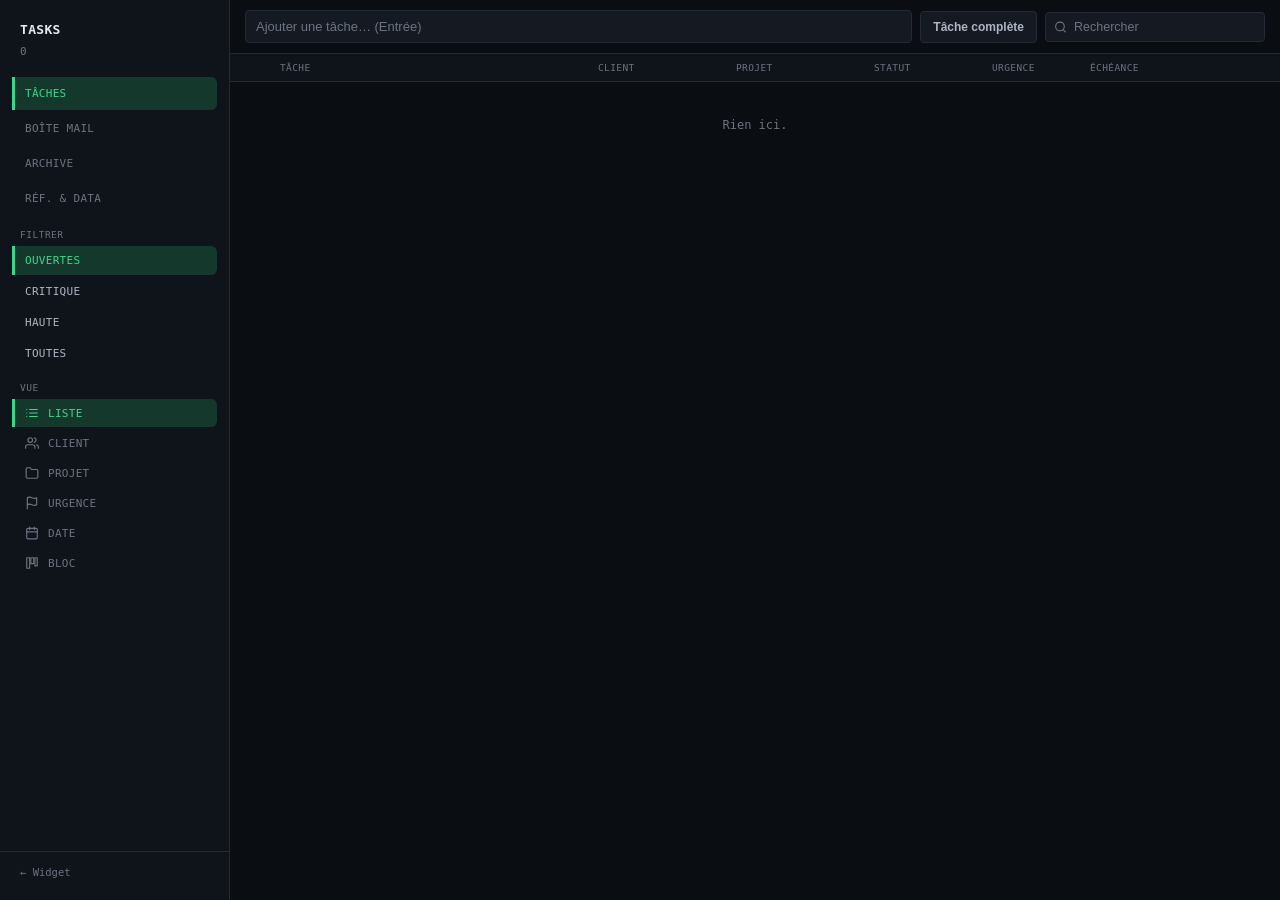
==== commit 71f42985: "Add files via upload" ====
--- a/app.html
+++ b/app.html
@@ -16,7 +16,7 @@
     --bg:#0A0D12; --panel:#0F131A; --panel-2:#141922; --panel-3:#1A2029;
     --bd:#242B36; --bd-soft:#1C222B;
     --tx1:#E6EAF0; --tx2:#AEB6C2; --tx3:#6B7480;
-    --accent:#4DA3FF; --accent-dim:#1E3A5F;
+    --accent:#3DD68C; --accent-dim:#15382C;
     --crit:#FF5470; --high:#FF9F43; --med:#4DA3FF; --low:#6B7480;
     --ok:#3DD68C; --purple:#B98AFF;
     --radius:4px;
@@ -60,11 +60,20 @@
   .tab-panel{ display:flex; flex-direction:column; min-height:0; flex:1; }
   .tab-panel.hidden{ display:none; }
 
-  .quick-add-bar{ display:flex; align-items:center; gap:7px; padding:10px 15px; border-bottom:1px solid var(--bd); flex-shrink:0; }
+  .quick-add-bar{ display:flex; align-items:center; gap:8px; padding:10px 15px; border-bottom:1px solid var(--bd); flex-shrink:0; }
   #quick-add-input{ flex:1; min-width:0; background:var(--panel-2); border:1px solid var(--bd); border-radius:var(--radius); color:var(--tx1); font-family:var(--font-ui); font-size:13px; padding:8px 10px; }
   #quick-add-input::placeholder{ color:var(--tx3); }
   #quick-add-input:focus{ outline:none; border-color:var(--accent); }
-  #quick-add-more{ flex-shrink:0; }
+  #quick-add-more{ flex-shrink:0; background:var(--panel-2); border:1px solid var(--bd); border-radius:var(--radius); color:var(--tx2); font-family:var(--font-ui); font-size:12px; font-weight:600; padding:8px 12px; cursor:pointer; white-space:nowrap; }
+  #quick-add-more:hover{ color:var(--accent); border-color:var(--accent); }
+  .quick-add-bar .search-box{ position:relative; flex-shrink:0; width:220px; }
+  .quick-add-bar .search-box svg{ position:absolute; left:9px; top:50%; transform:translateY(-50%); width:13px; height:13px; color:var(--tx3); }
+  .quick-add-bar #search-input{ width:100%; background:var(--panel-2); border:1px solid var(--bd); border-radius:var(--radius); color:var(--tx1); font-family:var(--font-ui); font-size:12.5px; padding:7px 10px 7px 28px; }
+  .quick-add-bar #search-input::placeholder{ color:var(--tx3); }
+  .quick-add-bar #search-input:focus{ outline:none; border-color:var(--accent); }
+  .quick-add-bar #search-clear{ position:absolute; right:6px; top:50%; transform:translateY(-50%); background:none; border:none; color:var(--tx3); cursor:pointer; padding:3px; display:none; }
+  .quick-add-bar #search-clear.show{ display:flex; }
+  .quick-add-bar #search-clear svg{ position:static; transform:none; width:12px; height:12px; }
 
   #add-section{ padding:14px 15px; border-bottom:1px solid var(--bd); flex-shrink:0; display:none; flex-direction:column; gap:10px; }
   #add-section.open{ display:flex; }
@@ -88,16 +97,7 @@
   #submit-task{ background:var(--accent); color:#04070C; border:none; border-radius:var(--radius); padding:9px; font-size:13px; font-weight:700; cursor:pointer; flex:2; }
   #submit-task:hover{ opacity:.9; }
 
-  /* toolbar: search + filters + views */
-  .search-row{ padding:9px 15px 0; flex-shrink:0; }
-  .search-box{ position:relative; }
-  .search-box svg{ position:absolute; left:9px; top:50%; transform:translateY(-50%); width:13px; height:13px; color:var(--tx3); }
-  #search-input{ width:100%; background:var(--panel-2); border:1px solid var(--bd); border-radius:var(--radius); color:var(--tx1); font-family:var(--font-ui); font-size:12.5px; padding:7px 10px 7px 28px; }
-  #search-input::placeholder{ color:var(--tx3); }
-  #search-input:focus{ outline:none; border-color:var(--accent); }
-  #search-clear{ position:absolute; right:6px; top:50%; transform:translateY(-50%); background:none; border:none; color:var(--tx3); cursor:pointer; padding:3px; display:none; }
-  #search-clear.show{ display:flex; }
-  #search-clear svg{ position:static; transform:none; width:12px; height:12px; }
+  /* filters + views (sidebar) */
 
   .sidebar-section-label{ padding:14px 20px 6px; font-family:var(--font-mono); font-size:9.5px; color:var(--tx3); text-transform:uppercase; letter-spacing:.5px; }
   .filter-chips{ display:flex; flex-direction:column; gap:2px; padding:0 12px; }
@@ -308,9 +308,12 @@
   <div class="tab-panel" id="tab-tasks">
     <div class="quick-add-bar">
       <input type="text" id="quick-add-input" placeholder="Ajouter une tâche… (Entrée)">
-      <button class="icon-btn" id="quick-add-more" type="button" title="Plus d'options">
-        <svg viewBox="0 0 24 24" fill="none" stroke-width="2" stroke-linecap="round" stroke-linejoin="round"><circle cx="5" cy="12" r="1.5"/><circle cx="12" cy="12" r="1.5"/><circle cx="19" cy="12" r="1.5"/></svg>
-      </button>
+      <button id="quick-add-more" type="button">Tâche complète</button>
+      <div class="search-box">
+        <svg viewBox="0 0 24 24" fill="none" stroke="currentColor" stroke-width="2" stroke-linecap="round" stroke-linejoin="round"><circle cx="11" cy="11" r="8"/><path d="M21 21l-4.35-4.35"/></svg>
+        <input type="text" id="search-input" placeholder="Rechercher">
+        <button id="search-clear"><svg viewBox="0 0 24 24" fill="none" stroke="currentColor" stroke-width="2" stroke-linecap="round"><path d="M18 6L6 18M6 6l12 12"/></svg></button>
+      </div>
     </div>
     <div id="add-section">
       <div>
@@ -368,14 +371,6 @@
       </div>
     </div>
 
-    <div class="search-row">
-      <div class="search-box">
-        <svg viewBox="0 0 24 24" fill="none" stroke="currentColor" stroke-width="2" stroke-linecap="round" stroke-linejoin="round"><circle cx="11" cy="11" r="8"/><path d="M21 21l-4.35-4.35"/></svg>
-        <input type="text" id="search-input" placeholder="Rechercher (titre, client, projet, desc.)">
-        <button id="search-clear"><svg viewBox="0 0 24 24" fill="none" stroke="currentColor" stroke-width="2" stroke-linecap="round"><path d="M18 6L6 18M6 6l12 12"/></svg></button>
-      </div>
-    </div>
-
     <div class="table-header" id="table-header">
       <span></span>
       <span class="th-col" data-sort="title">Tâche</span>
@@ -552,6 +547,30 @@
 
   function hexToRgb(hex){ const v=hex.replace('#',''); return { r:parseInt(v.substring(0,2),16), g:parseInt(v.substring(2,4),16), b:parseInt(v.substring(4,6),16) }; }
 
+  // Outlook deep links (outlook:<EntryID>) only work with classic Outlook's
+  // registered protocol handler. The new Outlook client doesn't register it,
+  // so browsers just navigate to a blank page. Fall back to a "copy subject"
+  // button so the mail can be found via Outlook's own search instead.
+  function makeLinkOrCopyBtn(t){
+    if(t.link.indexOf('outlook:') === 0){
+      const btn=document.createElement('button'); btn.type='button';
+      btn.title="Copier l'objet (Ctrl+E dans Outlook pour chercher)";
+      btn.innerHTML='<svg class="meta-icon" viewBox="0 0 24 24" fill="none" stroke="currentColor" stroke-width="2" stroke-linecap="round" stroke-linejoin="round"><rect x="9" y="9" width="13" height="13" rx="2"/><path d="M5 15H4a2 2 0 0 1-2-2V4a2 2 0 0 1 2-2h9a2 2 0 0 1 2 2v1"/></svg>';
+      btn.onclick=e=>{
+        e.stopPropagation();
+        navigator.clipboard.writeText(t.title).then(()=>{
+          const prev=btn.innerHTML;
+          btn.innerHTML='<svg class="meta-icon" viewBox="0 0 24 24" fill="none" stroke="currentColor" stroke-width="2" stroke-linecap="round" stroke-linejoin="round"><path d="M20 6L9 17l-5-5"/></svg>';
+          setTimeout(()=>{ btn.innerHTML=prev; }, 1200);
+        }).catch(()=>{});
+      };
+      return btn;
+    }
+    const a=document.createElement('a'); a.href=t.link; a.target='_blank'; a.rel='noopener noreferrer'; a.title='Mail lié'; a.onclick=e=>e.stopPropagation();
+    a.innerHTML='<svg class="meta-icon" viewBox="0 0 24 24" fill="none" stroke="currentColor" stroke-width="2" stroke-linecap="round" stroke-linejoin="round"><path d="M10 13a5 5 0 0 0 7.54.54l3-3a5 5 0 0 0-7.07-7.07l-1.72 1.71"/><path d="M14 11a5 5 0 0 0-7.54-.54l-3 3a5 5 0 0 0 7.07 7.07l1.71-1.71"/></svg>';
+    return a;
+  }
+
   function makeTag(label, hex, shape){
     const span=document.createElement('span');
     span.className='meta-tag'+(shape==='flag'?' flag':'');
@@ -634,7 +653,7 @@
     if(t.client) meta.appendChild(makeTag(t.client, clientColor(t.client), 'dot'));
     if(t.project) meta.appendChild(makeTag(t.project, projectColor(t.project), 'flag'));
     if(t.due){ const st=dueStatus(t.due); const d=document.createElement('span'); d.className='meta-date-compact'+(st?' '+st:''); d.textContent=fmtDateShort(t.due); meta.appendChild(d); }
-    if(t.link){ const a=document.createElement('a'); a.href=t.link; a.target='_blank'; a.rel='noopener noreferrer'; a.title='Mail lié'; a.onclick=e=>e.stopPropagation(); a.innerHTML='<svg class="meta-icon" viewBox="0 0 24 24" fill="none" stroke="currentColor" stroke-width="2" stroke-linecap="round" stroke-linejoin="round"><path d="M10 13a5 5 0 0 0 7.54.54l3-3a5 5 0 0 0-7.07-7.07l-1.72 1.71"/><path d="M14 11a5 5 0 0 0-7.54-.54l-3 3a5 5 0 0 0 7.07 7.07l1.71-1.71"/></svg>'; meta.appendChild(a); }
+    if(t.link){ meta.appendChild(makeLinkOrCopyBtn(t)); }
     body.appendChild(meta);
 
     row.appendChild(body);
@@ -715,7 +734,7 @@
     grid.appendChild(dateCell);
 
     const actions=document.createElement('div'); actions.className='task-actions-compact';
-    if(t.link){ const a=document.createElement('a'); a.href=t.link; a.target='_blank'; a.rel='noopener noreferrer'; a.title='Mail lié'; a.onclick=e=>e.stopPropagation(); a.innerHTML='<svg class="meta-icon" viewBox="0 0 24 24" fill="none" stroke="currentColor" stroke-width="2" stroke-linecap="round" stroke-linejoin="round"><path d="M10 13a5 5 0 0 0 7.54.54l3-3a5 5 0 0 0-7.07-7.07l-1.72 1.71"/><path d="M14 11a5 5 0 0 0-7.54-.54l-3 3a5 5 0 0 0 7.07 7.07l1.71-1.71"/></svg>'; actions.appendChild(a); }
+    if(t.link){ actions.appendChild(makeLinkOrCopyBtn(t)); }
     const editBtn=document.createElement('button'); editBtn.title='Éditer';
     editBtn.innerHTML='<svg viewBox="0 0 24 24" fill="none" stroke-width="2" stroke-linecap="round" stroke-linejoin="round"><path d="M11 4H4a2 2 0 0 0-2 2v14a2 2 0 0 0 2 2h14a2 2 0 0 0 2-2v-7"/><path d="M18.5 2.5a2.12 2.12 0 0 1 3 3L12 15l-4 1 1-4z"/></svg>';
     editBtn.onclick=e=>{ e.stopPropagation(); openEdit(t.id); };
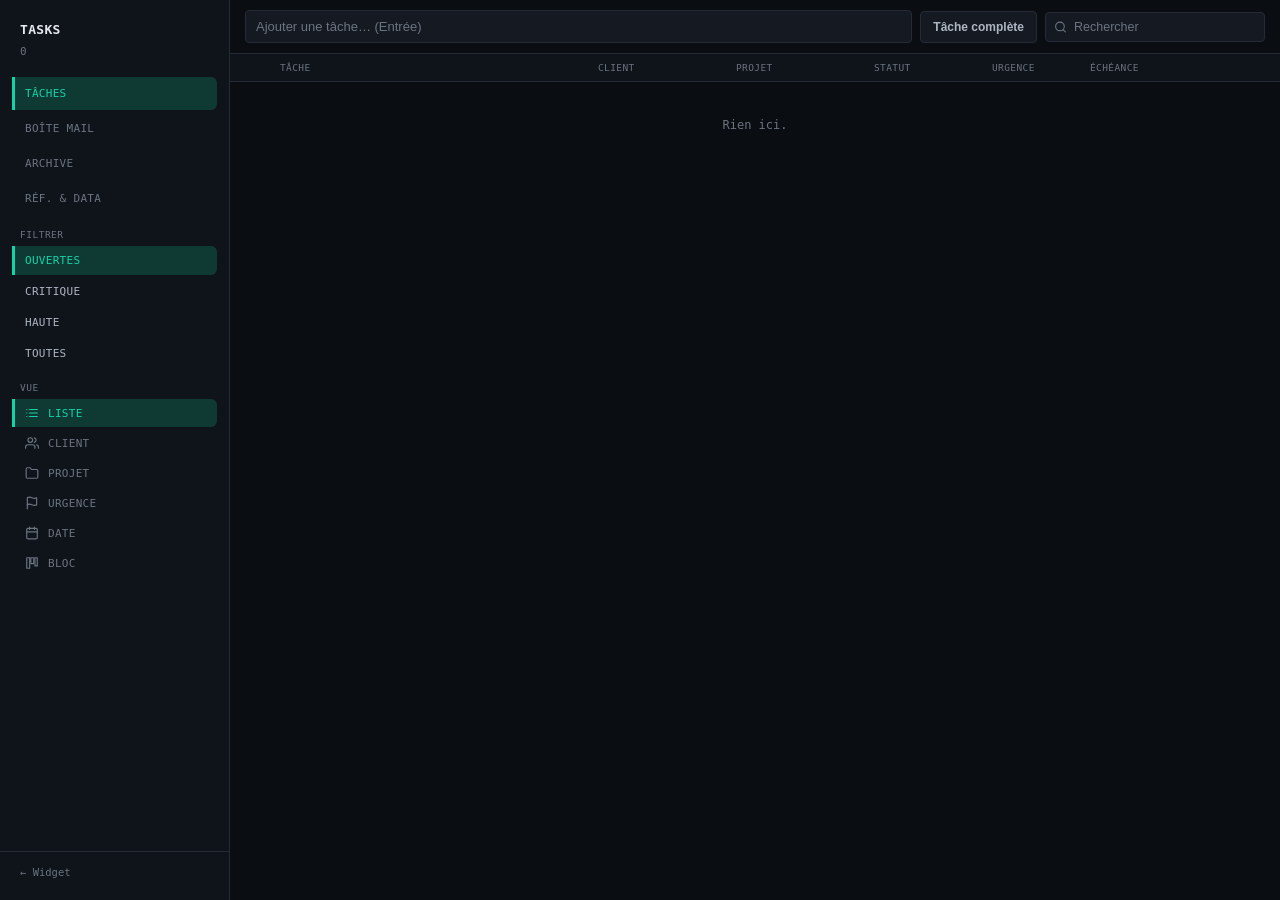
==== commit b1cdc126: "Update app.html" ====
--- a/app.html
+++ b/app.html
@@ -16,7 +16,7 @@
     --bg:#0A0D12; --panel:#0F131A; --panel-2:#141922; --panel-3:#1A2029;
     --bd:#242B36; --bd-soft:#1C222B;
     --tx1:#E6EAF0; --tx2:#AEB6C2; --tx3:#6B7480;
-    --accent:#3DD68C; --accent-dim:#15382C;
+    --accent:#14D3A9; --accent-dim:#0F3A33;
     --crit:#FF5470; --high:#FF9F43; --med:#4DA3FF; --low:#6B7480;
     --ok:#3DD68C; --purple:#B98AFF;
     --radius:4px;
@@ -469,8 +469,8 @@
   const URGENCY_META={critique:{label:'Critique',color:'#FF5470'},haute:{label:'Haute',color:'#FF9F43'},moyenne:{label:'Moyenne',color:'#4DA3FF'},basse:{label:'Basse',color:'#6B7480'}};
   const STATUS_META={a_faire:{label:'À faire',color:'#6B7480'},en_cours:{label:'En cours',color:'#4DA3FF'},en_attente:{label:'En attente',color:'#B98AFF'}};
   const STATUS_CYCLE=['a_faire','en_cours','en_attente'];
-  const CLIENT_PALETTE=['#4DA3FF','#B98AFF','#3DD68C','#FF9F43','#5FC9D1','#F5D76E','#FF7AA8','#7FB2FF'];
-  const PROJECT_PALETTE=['#3DD68C','#5FC9D1','#B98AFF','#4DA3FF','#F5D76E','#8CC152','#FF9F43','#7AD9C9'];
+  const CLIENT_PALETTE=['#14D3A9','#ED6965','#FFFD82','#1A7B8C','#CA6702','#BB3E03','#7DD3FC','#8B7FB5'];
+  const PROJECT_PALETTE=['#14D3A9','#ED6965','#FFFD82','#1A7B8C','#CA6702','#BB3E03','#7DD3FC','#8B7FB5'];
 
   let tasks=[], clientsList=[], projectsList=[];
   let currentFilter='ouvertes', currentView='liste', searchQuery='';
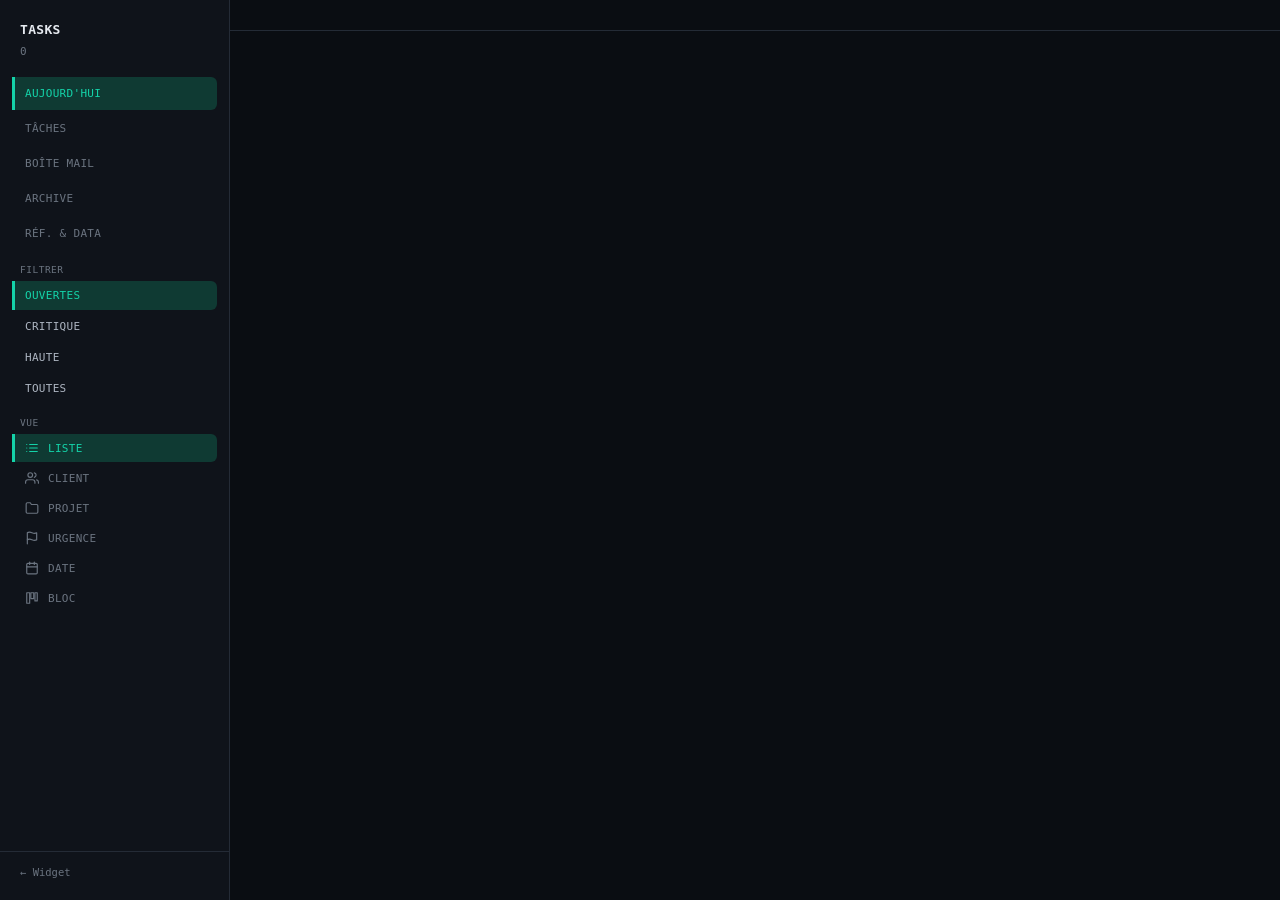
==== commit 2b6881cd: "Add files via upload" ====
--- a/app.html
+++ b/app.html
@@ -17,8 +17,8 @@
     --bd:#242B36; --bd-soft:#1C222B;
     --tx1:#E6EAF0; --tx2:#AEB6C2; --tx3:#6B7480;
     --accent:#14D3A9; --accent-dim:#0F3A33;
-    --crit:#FF5470; --high:#FF9F43; --med:#4DA3FF; --low:#6B7480;
-    --ok:#3DD68C; --purple:#B98AFF;
+    --crit:#ED6965; --high:#BB3E03; --med:#7DD3FC; --low:#8B7FB5;
+    --ok:#14D3A9; --purple:#8B7FB5;
     --radius:4px;
     --font-ui: 'Inter', -apple-system, BlinkMacSystemFont, sans-serif;
     --font-mono: 'JetBrains Mono', ui-monospace, 'SF Mono', Menlo, monospace;
@@ -195,6 +195,24 @@
 
   .empty-state{ padding:36px 20px; text-align:center; color:var(--tx3); font-size:12px; font-family:var(--font-mono); }
 
+  /* today dashboard */
+  #today-stats-row{ display:flex; gap:1px; padding:15px; border-bottom:1px solid var(--bd); flex-shrink:0; }
+  .stat-card{ flex:1; background:var(--panel-2); border:1px solid var(--bd); border-radius:6px; padding:12px 14px; }
+  .stat-card-num{ font-family:var(--font-mono); font-size:22px; font-weight:700; color:var(--tx1); line-height:1; margin-bottom:4px; }
+  .stat-card-num.crit{ color:var(--crit); }
+  .stat-card-num.accent{ color:var(--accent); }
+  .stat-card-label{ font-family:var(--font-mono); font-size:9.5px; color:var(--tx3); text-transform:uppercase; letter-spacing:.4px; }
+  .today-empty{ padding:60px 20px; text-align:center; color:var(--tx3); font-size:13px; }
+
+  /* stats panel (Ref & data) */
+  .stats-row{ display:flex; align-items:center; gap:10px; margin-bottom:7px; font-size:12px; }
+  .stats-label{ width:110px; flex-shrink:0; color:var(--tx2); overflow:hidden; text-overflow:ellipsis; white-space:nowrap; }
+  .stats-bar-wrap{ flex:1; height:8px; background:var(--panel-2); border-radius:4px; overflow:hidden; }
+  .stats-bar{ height:100%; border-radius:4px; }
+  .stats-value{ width:32px; text-align:right; flex-shrink:0; font-family:var(--font-mono); font-size:11px; color:var(--tx3); }
+  .stats-group-label{ font-family:var(--font-mono); font-size:9.5px; color:var(--tx3); text-transform:uppercase; letter-spacing:.4px; margin:16px 0 8px; }
+  .stats-group-label:first-child{ margin-top:0; }
+
   #task-list.view-bloc{ display:flex; flex-direction:row; align-items:stretch; overflow-x:auto; }
   .kanban-col{ min-width:190px; max-width:190px; display:flex; flex-direction:column; border-right:1px solid var(--bd); flex-shrink:0; }
   .kanban-col{ min-width:280px; max-width:340px; }
@@ -277,7 +295,8 @@
     </div>
 
     <div class="tabs">
-      <span class="tab active" data-tab="tasks">Tâches</span>
+      <span class="tab active" data-tab="today">Aujourd'hui<span class="tab-badge" id="today-badge"></span></span>
+      <span class="tab" data-tab="tasks">Tâches</span>
       <span class="tab" data-tab="inbox">Boîte mail<span class="tab-badge" id="inbox-badge"></span></span>
       <span class="tab" data-tab="archive">Archive</span>
       <span class="tab" data-tab="lists">Réf. &amp; data</span>
@@ -305,7 +324,12 @@
   </nav>
 
 <div id="todo-panel">
-  <div class="tab-panel" id="tab-tasks">
+  <div class="tab-panel" id="tab-today">
+    <div id="today-stats-row"></div>
+    <div id="today-list"></div>
+  </div>
+
+  <div class="tab-panel hidden" id="tab-tasks">
     <div class="quick-add-bar">
       <input type="text" id="quick-add-input" placeholder="Ajouter une tâche… (Entrée)">
       <button id="quick-add-more" type="button">Tâche complète</button>
@@ -416,6 +440,10 @@
       <button class="data-btn" id="install-btn" style="width:100%;"><svg viewBox="0 0 24 24" fill="none" stroke="currentColor" stroke-width="2" stroke-linecap="round" stroke-linejoin="round"><rect x="5" y="2" width="14" height="20" rx="2"/><line x1="12" y1="18" x2="12.01" y2="18"/></svg>Installer l'app</button>
     </div>
     <div class="list-manager" style="margin-top:22px;">
+      <h2>Statistiques</h2>
+      <div id="stats-panel"></div>
+    </div>
+    <div class="list-manager" style="margin-top:22px;">
       <h2>Sauvegarde</h2>
       <p class="list-hint">Les données vivent dans ce navigateur. Exporte régulièrement pour ne rien perdre.</p>
       <div class="data-actions">
@@ -458,7 +486,7 @@
   const reminderToggle=$('reminder-toggle'), reminderRow=$('reminder-row'), recurToggle=$('recur-toggle'), recurRow=$('recur-row');
   const clientInput=$('f-client'), projectInput=$('f-project'), clientDot=$('client-dot'), projectDot=$('project-dot');
   const clientDatalist=$('client-datalist'), projectDatalist=$('project-datalist');
-  const tabs=document.querySelectorAll('.tab'), tabTasks=$('tab-tasks'), tabInbox=$('tab-inbox'), tabArchive=$('tab-archive'), tabLists=$('tab-lists');
+  const tabs=document.querySelectorAll('.tab'), tabToday=$('tab-today'), tabTasks=$('tab-tasks'), tabInbox=$('tab-inbox'), tabArchive=$('tab-archive'), tabLists=$('tab-lists');
   const clientChipRow=$('client-chip-row'), projectChipRow=$('project-chip-row');
   const addSection=$('add-section'), cancelTaskBtn=$('cancel-task');
   const quickAddInput=$('quick-add-input'), quickAddMore=$('quick-add-more');
@@ -466,8 +494,8 @@
 
   const URGENCY_RANK={critique:0,haute:1,moyenne:2,basse:3};
   const URGENCY_ORDER=['critique','haute','moyenne','basse'];
-  const URGENCY_META={critique:{label:'Critique',color:'#FF5470'},haute:{label:'Haute',color:'#FF9F43'},moyenne:{label:'Moyenne',color:'#4DA3FF'},basse:{label:'Basse',color:'#6B7480'}};
-  const STATUS_META={a_faire:{label:'À faire',color:'#6B7480'},en_cours:{label:'En cours',color:'#4DA3FF'},en_attente:{label:'En attente',color:'#B98AFF'}};
+  const URGENCY_META={critique:{label:'Critique',color:'#ED6965'},haute:{label:'Haute',color:'#BB3E03'},moyenne:{label:'Moyenne',color:'#7DD3FC'},basse:{label:'Basse',color:'#8B7FB5'}};
+  const STATUS_META={a_faire:{label:'À faire',color:'#1A7B8C'},en_cours:{label:'En cours',color:'#14D3A9'},en_attente:{label:'En attente',color:'#FFFD82'}};
   const STATUS_CYCLE=['a_faire','en_cours','en_attente'];
   const CLIENT_PALETTE=['#14D3A9','#ED6965','#FFFD82','#1A7B8C','#CA6702','#BB3E03','#7DD3FC','#8B7FB5'];
   const PROJECT_PALETTE=['#14D3A9','#ED6965','#FFFD82','#1A7B8C','#CA6702','#BB3E03','#7DD3FC','#8B7FB5'];
@@ -492,14 +520,39 @@
       if(t.project&&!projectsList.includes(t.project)){ projectsList.push(t.project); seeded=true; }
     });
     if(seeded){ saveTasks(); saveClients(); saveProjects(); }
-    render(); renderArchive(); renderLists();
+    render(); renderArchive(); renderLists(); renderToday();
     await loadSeenIds();
     fetchInbox();
     setInterval(fetchInbox, 5 * 60 * 1000);
+    checkDailyDigestNotification();
   }
   async function saveTasks(){ try{ await window.storage.set(TASKS_KEY,JSON.stringify(tasks),false); }catch(e){ console.error(e); } }
   async function saveClients(){ try{ await window.storage.set(CLIENTS_KEY,JSON.stringify(clientsList),false); }catch(e){ console.error(e); } }
   async function saveProjects(){ try{ await window.storage.set(PROJECTS_KEY,JSON.stringify(projectsList),false); }catch(e){ console.error(e); } }
+
+  async function checkDailyDigestNotification(){
+    if(!('Notification' in window) || Notification.permission !== 'granted') return;
+    const todayStr = toISO(new Date());
+    let lastDate = '';
+    try{ const r = await window.storage.get('last-daily-notif', false); lastDate = r && r.value ? r.value : ''; }catch(e){}
+    if(lastDate === todayStr) return;
+
+    const open = activeTasks();
+    const overdue = open.filter(t=>dueStatus(t.due)==='overdue').length;
+    const now = new Date(); now.setHours(0,0,0,0);
+    const dueToday = open.filter(t=>{
+      if(!t.due) return false;
+      return new Date(t.due+'T00:00:00').getTime() === now.getTime();
+    }).length;
+
+    if(overdue > 0 || dueToday > 0){
+      const parts = [];
+      if(overdue > 0) parts.push(overdue + ' en retard');
+      if(dueToday > 0) parts.push(dueToday + " due(s) aujourd'hui");
+      new Notification('Tâches du jour', { body: parts.join(' · ') });
+    }
+    try{ await window.storage.set('last-daily-notif', todayStr, false); }catch(e){}
+  }
 
   function escapeHtml(s){ const d=document.createElement('div'); d.textContent=s; return d.innerHTML; }
   function toISO(d){ return d.getFullYear()+'-'+String(d.getMonth()+1).padStart(2,'0')+'-'+String(d.getDate()).padStart(2,'0'); }
@@ -853,7 +906,7 @@
     const today=new Date(); today.setHours(0,0,0,0);
     const b={overdue:[],today:[],week:[],later:[],none:[]};
     list.forEach(t=>{ if(!t.due){b.none.push(t);return;} const d=new Date(t.due+'T00:00:00'); const diff=Math.round((d-today)/86400000); if(diff<0)b.overdue.push(t); else if(diff===0)b.today.push(t); else if(diff<=7)b.week.push(t); else b.later.push(t); });
-    [['overdue','En retard','#FF5470'],['today',"Aujourd'hui",'#4DA3FF'],['week','Cette semaine',null],['later','Plus tard',null],['none','Sans date',null]].forEach(([k,l,c])=>{ if(!b[k].length)return; taskList.appendChild(makeGroupHeader(l,c,b[k].length)); b[k].forEach(t=>taskList.appendChild(buildTableRow(t))); });
+    [['overdue','En retard','#ED6965'],['today',"Aujourd'hui",'#14D3A9'],['week','Cette semaine',null],['later','Plus tard',null],['none','Sans date',null]].forEach(([k,l,c])=>{ if(!b[k].length)return; taskList.appendChild(makeGroupHeader(l,c,b[k].length)); b[k].forEach(t=>taskList.appendChild(buildTableRow(t))); });
   }
   function renderBloc(list){
     STATUS_CYCLE.forEach(s=>{
@@ -996,6 +1049,54 @@
 
   $('inbox-refresh').onclick = fetchInbox;
 
+  function renderToday(){
+    const statsRow=$('today-stats-row'), list=$('today-list');
+    const open=activeTasks();
+    const overdueTasks=open.filter(t=>dueStatus(t.due)==='overdue');
+    const now=new Date(); now.setHours(0,0,0,0);
+    const todayTasks=open.filter(t=>t.due && new Date(t.due+'T00:00:00').getTime()===now.getTime());
+    const weekTasks=open.filter(t=>{
+      if(!t.due) return false;
+      const d=new Date(t.due+'T00:00:00');
+      const diff=Math.round((d-now)/86400000);
+      return diff>0 && diff<=7;
+    });
+
+    statsRow.innerHTML='';
+    const cards=[
+      ['En retard', overdueTasks.length, 'crit'],
+      ["Dues aujourd'hui", todayTasks.length, 'accent'],
+      ['Cette semaine', weekTasks.length, ''],
+      ['Total ouvertes', open.length, '']
+    ];
+    cards.forEach(([label,num,cls])=>{
+      const card=document.createElement('div'); card.className='stat-card';
+      const n=document.createElement('div'); n.className='stat-card-num'+(cls?' '+cls:''); n.textContent=num;
+      const l=document.createElement('div'); l.className='stat-card-label'; l.textContent=label;
+      card.appendChild(n); card.appendChild(l);
+      statsRow.appendChild(card);
+    });
+
+    const todayBadge=$('today-badge');
+    const urgentCount=overdueTasks.length+todayTasks.length;
+    todayBadge.textContent=urgentCount>0?urgentCount:'';
+
+    list.innerHTML='';
+    if(overdueTasks.length===0 && todayTasks.length===0){
+      const e=document.createElement('div'); e.className='today-empty'; e.textContent="Rien d'urgent aujourd'hui.";
+      list.appendChild(e);
+      return;
+    }
+    if(overdueTasks.length){
+      list.appendChild(makeGroupHeader('En retard · '+overdueTasks.length, URGENCY_META.critique.color));
+      sortedTasks(overdueTasks).forEach(t=>list.appendChild(buildTableRow(t)));
+    }
+    if(todayTasks.length){
+      list.appendChild(makeGroupHeader("Aujourd'hui · "+todayTasks.length, '#14D3A9'));
+      sortedTasks(todayTasks).forEach(t=>list.appendChild(buildTableRow(t)));
+    }
+  }
+
   function renderArchive(){
     tabArchive.innerHTML='';
     const arch=tasks.filter(t=>t.archived).sort((a,b)=>(b.archivedAt||0)-(a.archivedAt||0));
@@ -1020,26 +1121,145 @@
 
   function countFor(name,field){ return activeTasks().filter(t=>t[field]===name).length; }
 
+  function renderStats(){
+    const panel=$('stats-panel');
+    panel.innerHTML='';
+    const open=activeTasks();
+    const archived=tasks.filter(t=>t.archived);
+    const weekAgo=Date.now()-7*86400000;
+    const doneThisWeek=archived.filter(t=>t.archivedAt && t.archivedAt>=weekAgo).length;
+
+    function addBarRow(label,count,total,color){
+      const row=document.createElement('div'); row.className='stats-row';
+      const l=document.createElement('div'); l.className='stats-label'; l.textContent=label; l.title=label;
+      const wrap=document.createElement('div'); wrap.className='stats-bar-wrap';
+      const bar=document.createElement('div'); bar.className='stats-bar';
+      bar.style.width=(total>0 ? Math.round(count/total*100) : 0)+'%';
+      bar.style.background=color;
+      wrap.appendChild(bar);
+      const v=document.createElement('div'); v.className='stats-value'; v.textContent=count;
+      row.appendChild(l); row.appendChild(wrap); row.appendChild(v);
+      panel.appendChild(row);
+    }
+    function addGroupLabel(text){
+      const g=document.createElement('div'); g.className='stats-group-label'; g.textContent=text;
+      panel.appendChild(g);
+    }
+
+    addGroupLabel('Vue d\u2019ensemble ('+open.length+' ouvertes, '+archived.length+' archivées, '+doneThisWeek+' validées cette semaine)');
+
+    addGroupLabel('Par urgence');
+    URGENCY_ORDER.forEach(u=>{
+      const c=open.filter(t=>t.urgency===u).length;
+      if(c>0) addBarRow(URGENCY_META[u].label, c, open.length, URGENCY_META[u].color);
+    });
+
+    addGroupLabel('Par statut');
+    STATUS_CYCLE.forEach(s=>{
+      const c=open.filter(t=>t.status===s).length;
+      if(c>0) addBarRow(STATUS_META[s].label, c, open.length, STATUS_META[s].color);
+    });
+
+    const clientCounts={};
+    open.forEach(t=>{ if(t.client) clientCounts[t.client]=(clientCounts[t.client]||0)+1; });
+    const topClients=Object.entries(clientCounts).sort((a,b)=>b[1]-a[1]).slice(0,5);
+    if(topClients.length){
+      addGroupLabel('Top clients');
+      const maxC=topClients[0][1];
+      topClients.forEach(([name,c])=>addBarRow(name, c, maxC, clientColor(name)));
+    }
+
+    const projectCounts={};
+    open.forEach(t=>{ if(t.project) projectCounts[t.project]=(projectCounts[t.project]||0)+1; });
+    const topProjects=Object.entries(projectCounts).sort((a,b)=>b[1]-a[1]).slice(0,5);
+    if(topProjects.length){
+      addGroupLabel('Top projets');
+      const maxP=topProjects[0][1];
+      topProjects.forEach(([name,c])=>addBarRow(name, c, maxP, projectColor(name)));
+    }
+
+    if(open.length===0){
+      addGroupLabel('');
+      const e=document.createElement('div'); e.className='list-empty'; e.textContent='Rien à afficher pour le moment.';
+      panel.appendChild(e);
+    }
+  }
+
   function renderLists(){
     clientChipRow.innerHTML='';
     if(!clientsList.length){ const p=document.createElement('p'); p.className='list-empty'; p.textContent='Aucun client.'; clientChipRow.appendChild(p); }
-    else clientsList.slice().sort().forEach(n=>clientChipRow.appendChild(makeManageChip(n,clientColor(n),countFor(n,'client'),()=>removeClient(n))));
+    else clientsList.slice().sort().forEach(n=>clientChipRow.appendChild(makeManageChip(n,clientColor(n),countFor(n,'client'),()=>removeClient(n),()=>renameClient(n))));
     projectChipRow.innerHTML='';
     if(!projectsList.length){ const p=document.createElement('p'); p.className='list-empty'; p.textContent='Aucun projet.'; projectChipRow.appendChild(p); }
-    else projectsList.slice().sort().forEach(n=>projectChipRow.appendChild(makeManageChip(n,projectColor(n),countFor(n,'project'),()=>removeProject(n))));
-  }
-  function makeManageChip(name,hex,count,onDelete){
+    else projectsList.slice().sort().forEach(n=>projectChipRow.appendChild(makeManageChip(n,projectColor(n),countFor(n,'project'),()=>removeProject(n),()=>renameProject(n))));
+  }
+  function makeManageChip(name,hex,count,onDelete,onRename){
     const chip=document.createElement('span'); chip.className='manage-chip';
     chip.style.color=hex; chip.style.background=hex+'22'; chip.style.border='1px solid '+hex+'55';
     const label=document.createElement('span'); label.textContent=name; chip.appendChild(label);
     if(count){ const c=document.createElement('span'); c.className='chip-count'; c.textContent=count; chip.appendChild(c); }
-    const btn=document.createElement('button'); btn.innerHTML='<svg viewBox="0 0 24 24" fill="none" stroke-width="2.5" stroke-linecap="round"><path d="M18 6L6 18M6 6l12 12"/></svg>'; btn.onclick=onDelete; chip.appendChild(btn);
+    const editBtn=document.createElement('button'); editBtn.title='Renommer';
+    editBtn.innerHTML='<svg viewBox="0 0 24 24" fill="none" stroke-width="2.5" stroke-linecap="round" stroke-linejoin="round"><path d="M11 4H4a2 2 0 0 0-2 2v14a2 2 0 0 0 2 2h14a2 2 0 0 0 2-2v-7"/><path d="M18.5 2.5a2.12 2.12 0 0 1 3 3L12 15l-4 1 1-4z"/></svg>';
+    editBtn.onclick=onRename; chip.appendChild(editBtn);
+    const delBtn=document.createElement('button'); delBtn.title='Supprimer'; delBtn.innerHTML='<svg viewBox="0 0 24 24" fill="none" stroke-width="2.5" stroke-linecap="round"><path d="M18 6L6 18M6 6l12 12"/></svg>'; delBtn.onclick=onDelete; chip.appendChild(delBtn);
     return chip;
   }
-  function addClientToList(n){ n=n.trim(); if(!n||clientsList.includes(n))return; clientsList.push(n); saveClients(); render(); renderLists(); }
-  function addProjectToList(n){ n=n.trim(); if(!n||projectsList.includes(n))return; projectsList.push(n); saveProjects(); render(); renderLists(); }
-  function removeClient(n){ clientsList=clientsList.filter(c=>c!==n); saveClients(); render(); renderLists(); }
-  function removeProject(n){ projectsList=projectsList.filter(p=>p!==n); saveProjects(); render(); renderLists(); }
+  function addClientToList(n){ n=n.trim(); if(!n||findExistingCI(clientsList,n))return; clientsList.push(n); saveClients(); render(); renderLists(); }
+  function addProjectToList(n){ n=n.trim(); if(!n||findExistingCI(projectsList,n))return; projectsList.push(n); saveProjects(); render(); renderLists(); }
+  function removeClient(n){
+    const affected=tasks.filter(t=>t.client===n);
+    if(affected.length>0){
+      if(!confirm('Retirer "'+n+'" de '+affected.length+' tâche(s) qui l\'utilisent ?')) return;
+      affected.forEach(t=>{ t.client=''; });
+      saveTasks();
+    }
+    clientsList=clientsList.filter(c=>c!==n); saveClients(); render(); renderLists();
+  }
+  function removeProject(n){
+    const affected=tasks.filter(t=>t.project===n);
+    if(affected.length>0){
+      if(!confirm('Retirer "'+n+'" de '+affected.length+' tâche(s) qui l\'utilisent ?')) return;
+      affected.forEach(t=>{ t.project=''; });
+      saveTasks();
+    }
+    projectsList=projectsList.filter(p=>p!==n); saveProjects(); render(); renderLists();
+  }
+  function renameClient(oldName){
+    const newName=prompt('Renommer "'+oldName+'" en :', oldName);
+    if(newName===null) return;
+    const trimmed=newName.trim();
+    if(!trimmed||trimmed===oldName) return;
+    const existing=findExistingCI(clientsList, trimmed);
+    if(existing && existing!==oldName){
+      const affected=tasks.filter(t=>t.client===oldName).length;
+      if(!confirm('"'+existing+'" existe déjà. Fusionner "'+oldName+'" dedans ? ('+affected+' tâche(s) transférées, le doublon disparaît)')) return;
+      tasks.forEach(t=>{ if(t.client===oldName) t.client=existing; });
+      clientsList=clientsList.filter(c=>c!==oldName);
+      saveClients(); saveTasks(); render(); renderLists();
+      return;
+    }
+    clientsList=clientsList.map(c=>c===oldName?trimmed:c);
+    tasks.forEach(t=>{ if(t.client===oldName) t.client=trimmed; });
+    saveClients(); saveTasks(); render(); renderLists();
+  }
+  function renameProject(oldName){
+    const newName=prompt('Renommer "'+oldName+'" en :', oldName);
+    if(newName===null) return;
+    const trimmed=newName.trim();
+    if(!trimmed||trimmed===oldName) return;
+    const existing=findExistingCI(projectsList, trimmed);
+    if(existing && existing!==oldName){
+      const affected=tasks.filter(t=>t.project===oldName).length;
+      if(!confirm('"'+existing+'" existe déjà. Fusionner "'+oldName+'" dedans ? ('+affected+' tâche(s) transférées, le doublon disparaît)')) return;
+      tasks.forEach(t=>{ if(t.project===oldName) t.project=existing; });
+      projectsList=projectsList.filter(p=>p!==oldName);
+      saveProjects(); saveTasks(); render(); renderLists();
+      return;
+    }
+    projectsList=projectsList.map(p=>p===oldName?trimmed:p);
+    tasks.forEach(t=>{ if(t.project===oldName) t.project=trimmed; });
+    saveProjects(); saveTasks(); render(); renderLists();
+  }
 
   function updateBadge(){
     const open=activeTasks();
@@ -1069,11 +1289,23 @@
   function toggleSubtasksExpanded(id){ if(expandedSubtaskIds.has(id)) expandedSubtaskIds.delete(id); else expandedSubtaskIds.add(id); render(); }
   function deleteTask(id){ tasks=tasks.filter(x=>x.id!==id); if(selectedTaskId===id)selectedTaskId=null; if(editingId===id)editingId=null; saveTasks(); render(); renderArchive(); }
 
+  function findExistingCI(list, name){
+    if(!name) return null;
+    const lower=name.toLowerCase();
+    return list.find(x=>x.toLowerCase()===lower) || null;
+  }
+
   function createTask(f){
     const task={ id:'task_'+Date.now()+'_'+Math.random().toString(36).slice(2,7), title:f.title, description:f.description||'', client:f.client||'', project:f.project||'', urgency:f.urgency||'moyenne', status:f.status||'a_faire', due:f.due||'', reminder:f.reminder||'', link:f.link||'', recur:f.recur||null, subtasks:[], archived:false, archivedAt:null, createdAt:Date.now() };
+    if(task.client){
+      const existing=findExistingCI(clientsList, task.client);
+      if(existing){ task.client=existing; } else { clientsList.push(task.client); saveClients(); }
+    }
+    if(task.project){
+      const existing=findExistingCI(projectsList, task.project);
+      if(existing){ task.project=existing; } else { projectsList.push(task.project); saveProjects(); }
+    }
     tasks.push(task);
-    if(task.client&&!clientsList.includes(task.client)){ clientsList.push(task.client); saveClients(); }
-    if(task.project&&!projectsList.includes(task.project)){ projectsList.push(task.project); saveProjects(); }
     saveTasks();
     if(task.reminder&&'Notification'in window&&Notification.permission==='default'){ Notification.requestPermission(); }
     return task;
@@ -1151,7 +1383,7 @@
     reader.readAsText(file);
   }
 
-  tabs.forEach(el=>{ el.onclick=()=>{ tabs.forEach(t=>t.classList.remove('active')); el.classList.add('active'); const tgt=el.dataset.tab; tabTasks.classList.toggle('hidden',tgt!=='tasks'); tabInbox.classList.toggle('hidden',tgt!=='inbox'); tabArchive.classList.toggle('hidden',tgt!=='archive'); tabLists.classList.toggle('hidden',tgt!=='lists'); if(tgt==='archive')renderArchive(); if(tgt==='lists')renderLists(); if(tgt==='inbox')fetchInbox(); }; });
+  tabs.forEach(el=>{ el.onclick=()=>{ tabs.forEach(t=>t.classList.remove('active')); el.classList.add('active'); const tgt=el.dataset.tab; tabToday.classList.toggle('hidden',tgt!=='today'); tabTasks.classList.toggle('hidden',tgt!=='tasks'); tabInbox.classList.toggle('hidden',tgt!=='inbox'); tabArchive.classList.toggle('hidden',tgt!=='archive'); tabLists.classList.toggle('hidden',tgt!=='lists'); if(tgt==='today')renderToday(); if(tgt==='archive')renderArchive(); if(tgt==='lists'){ renderLists(); renderStats(); } if(tgt==='inbox')fetchInbox(); }; });
 
   $('submit-task').onclick=addTask;
   $('f-title').addEventListener('keydown',e=>{ if(e.key==='Enter')addTask(); });
